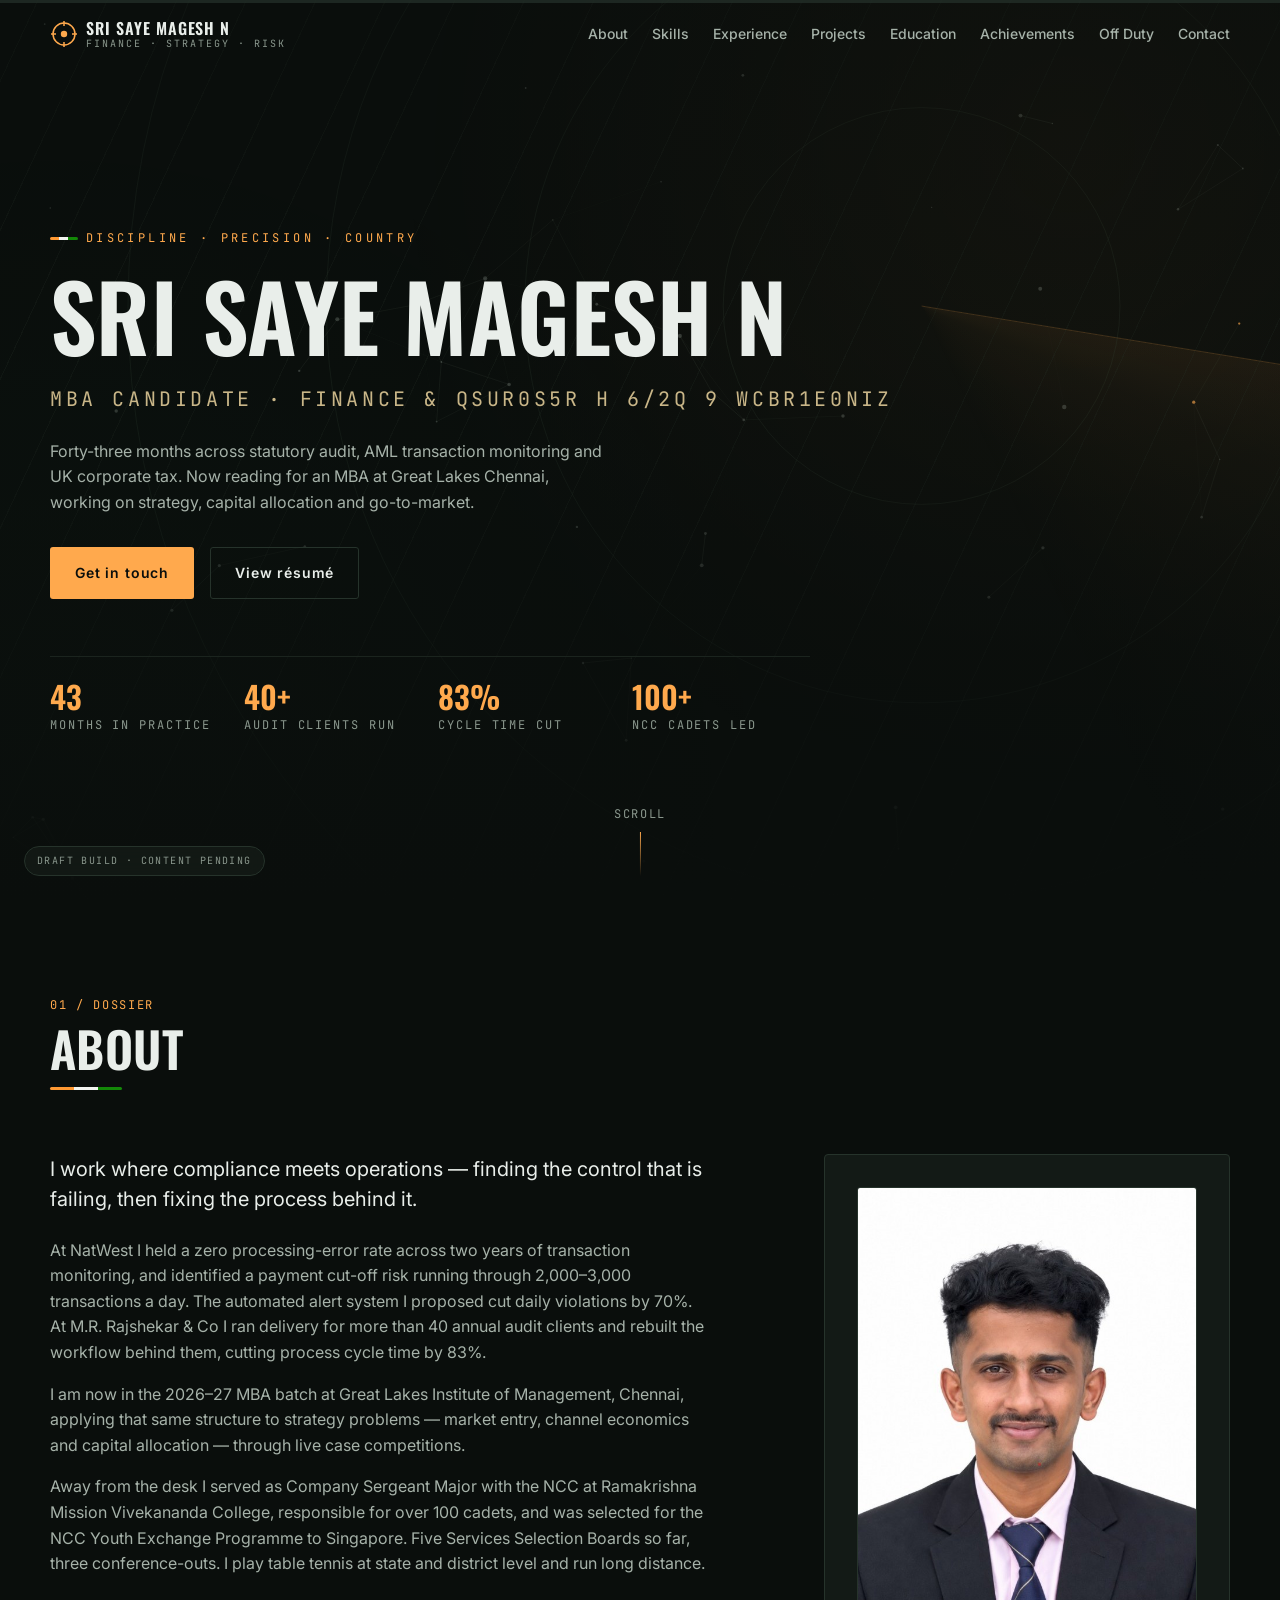
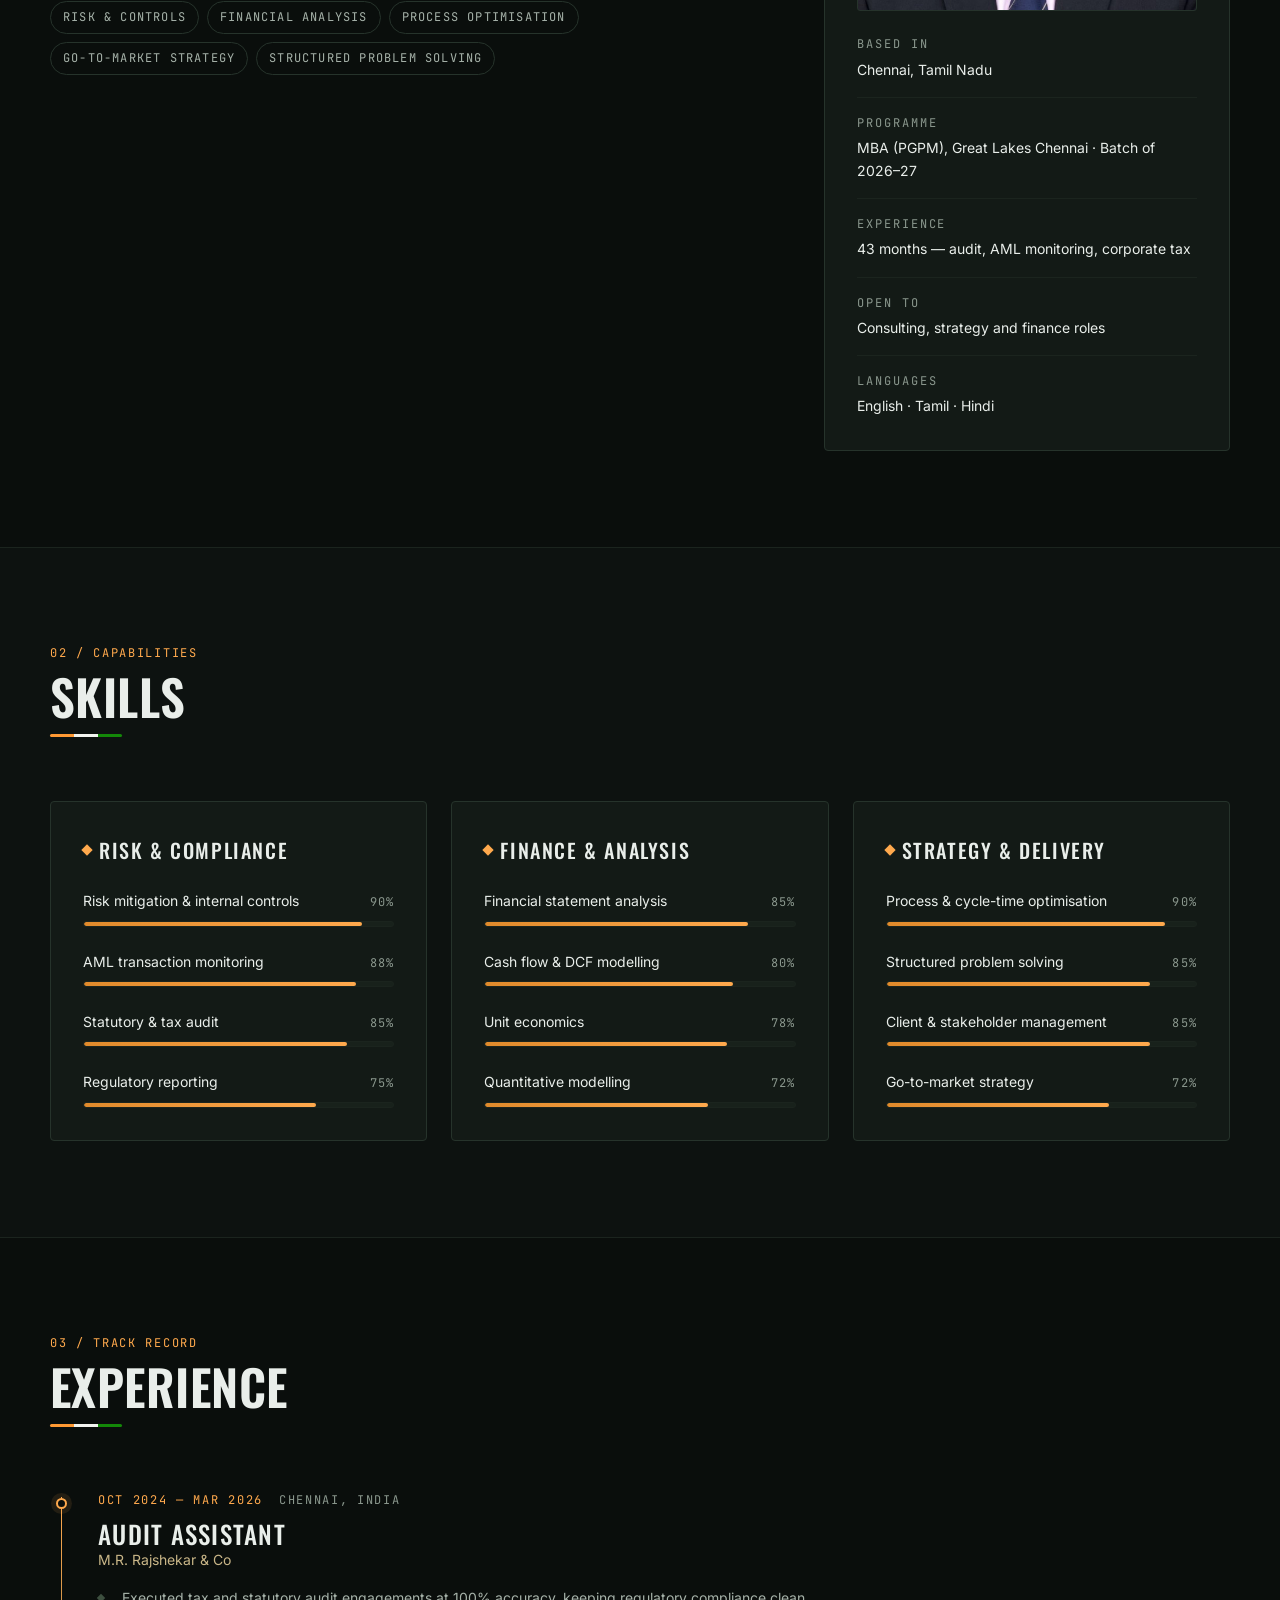
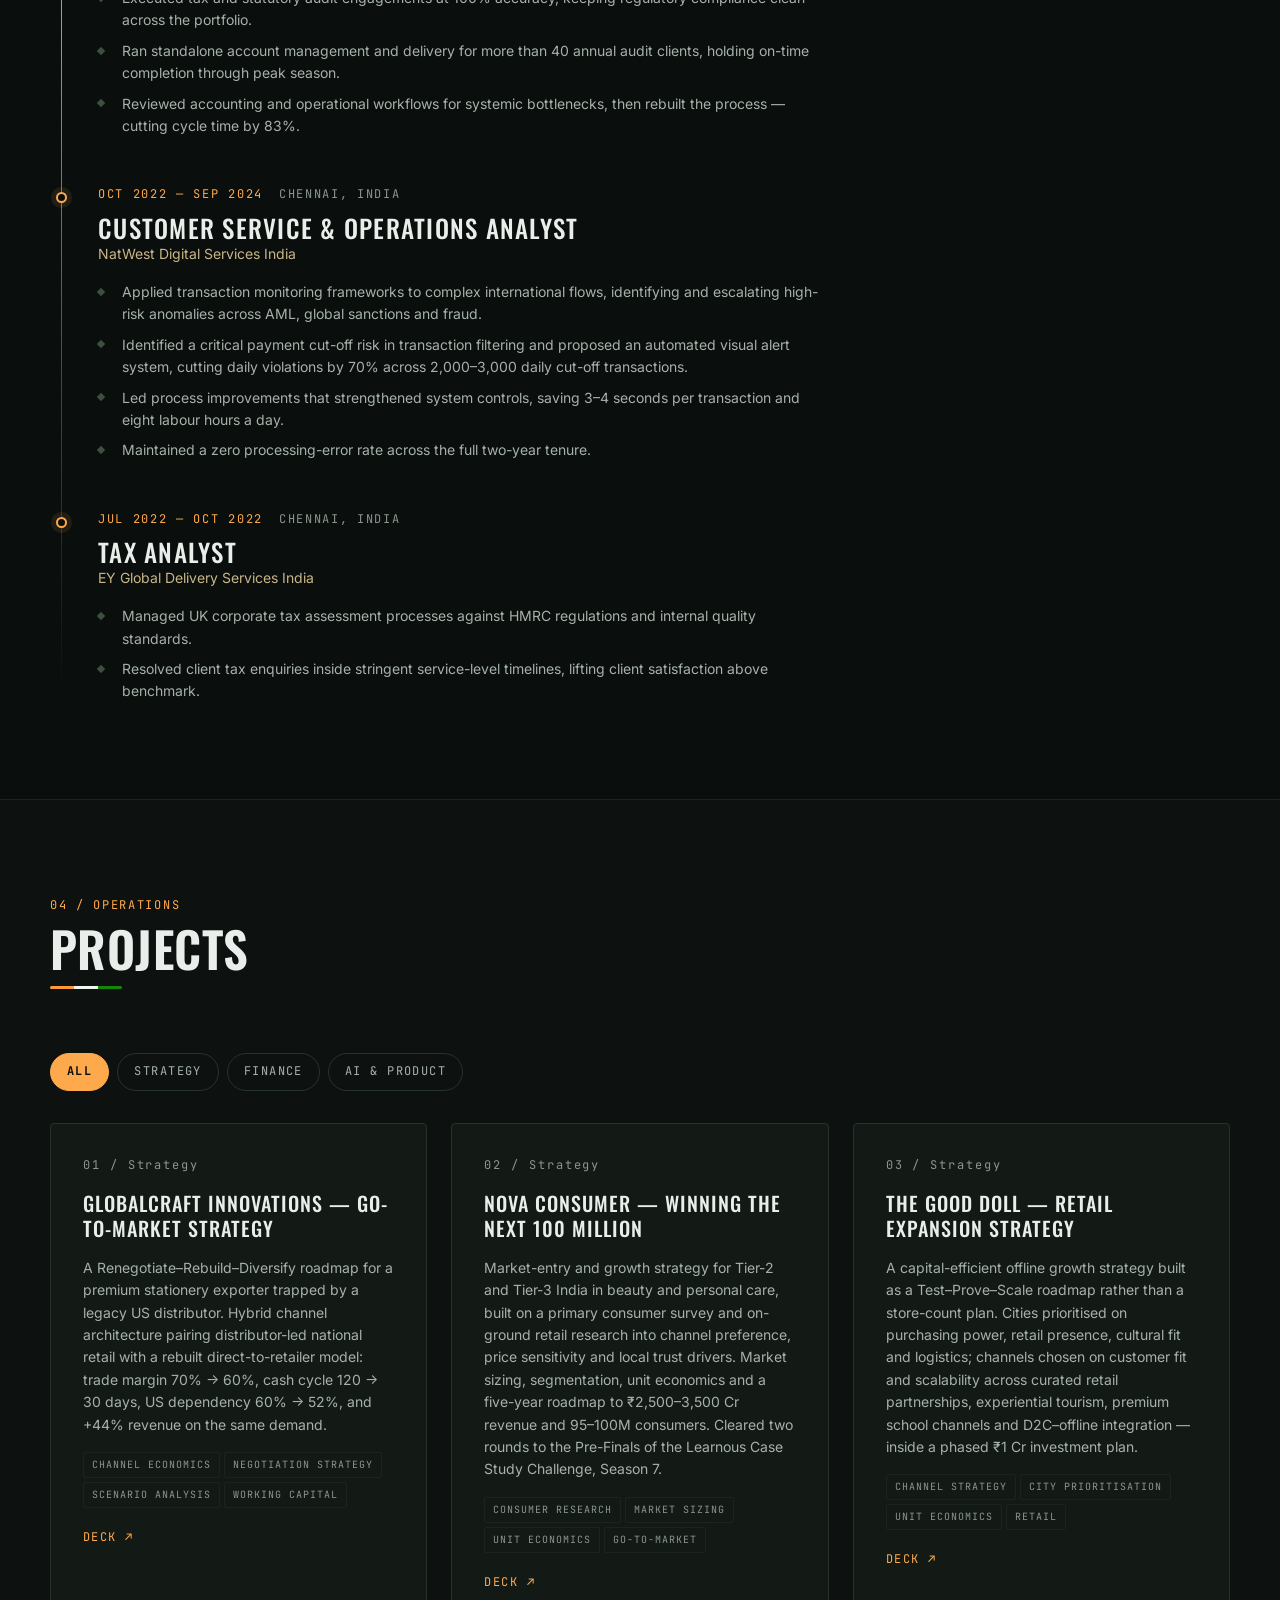
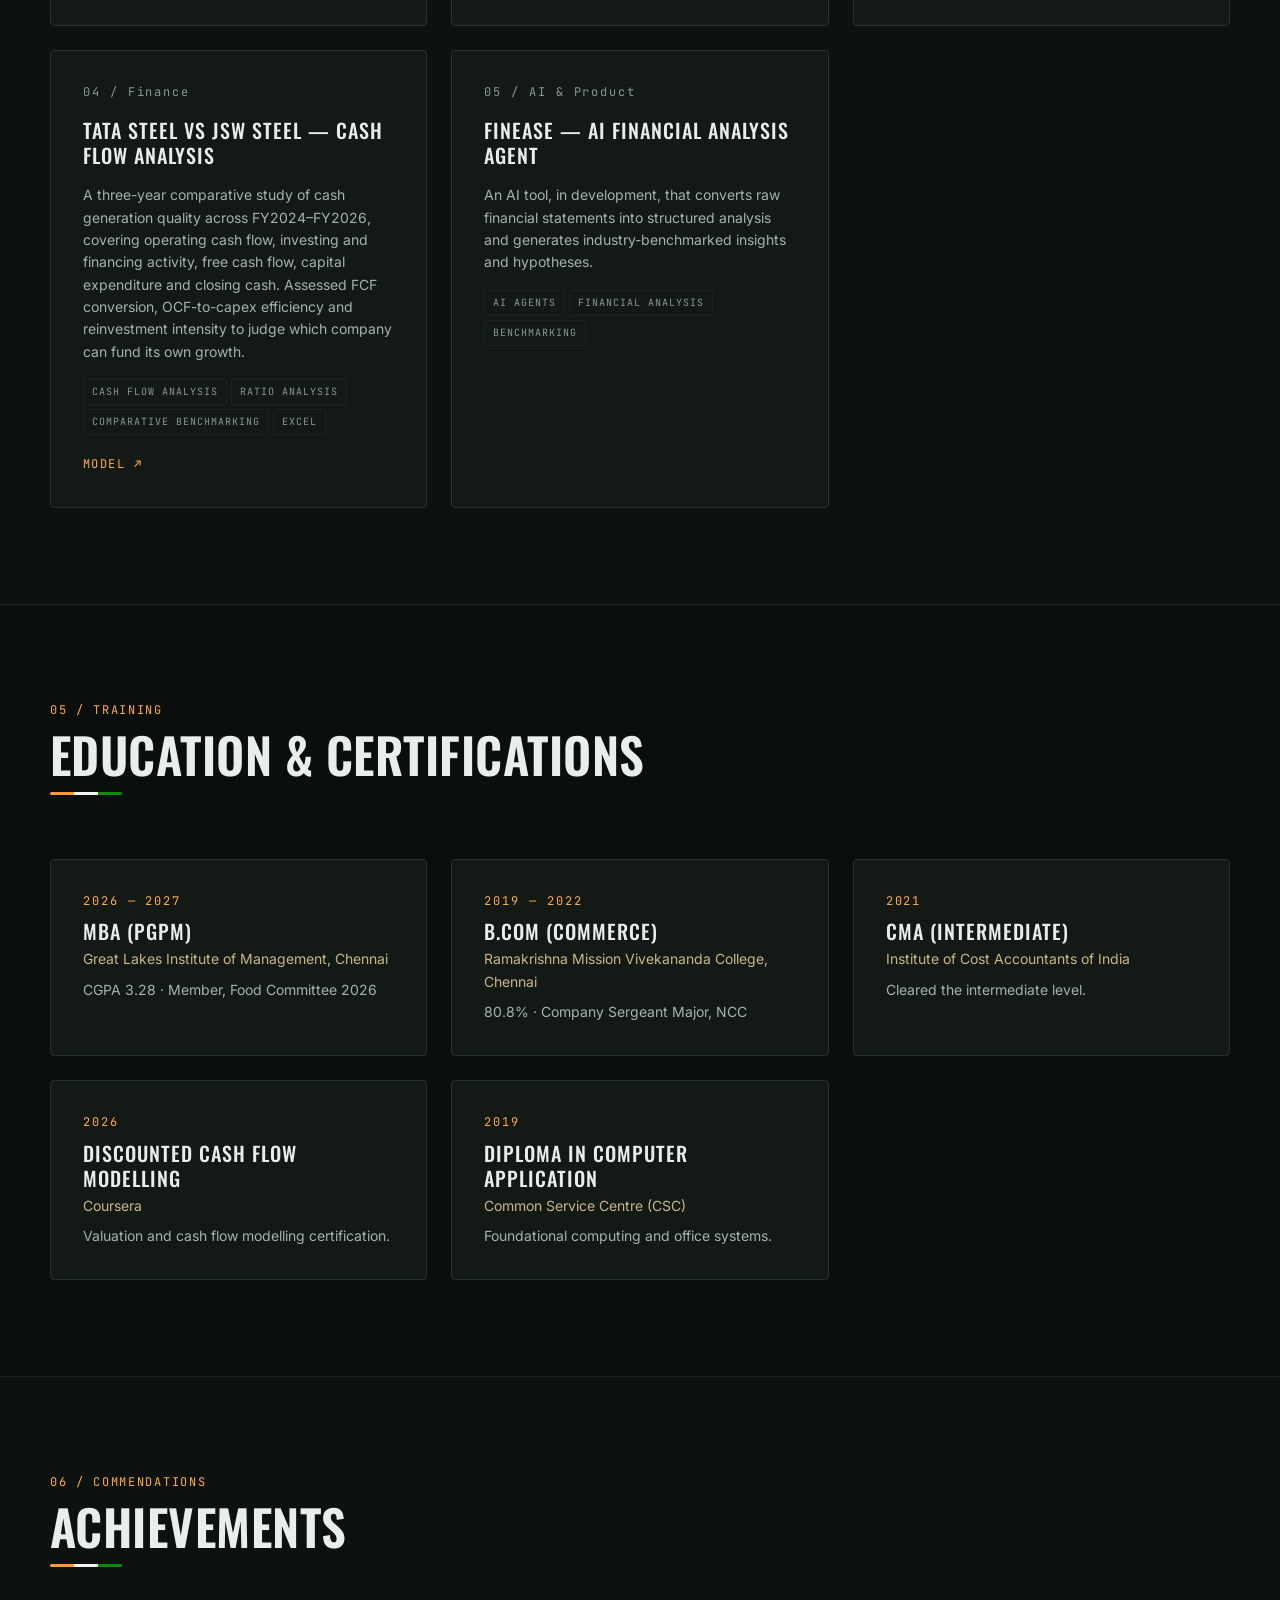
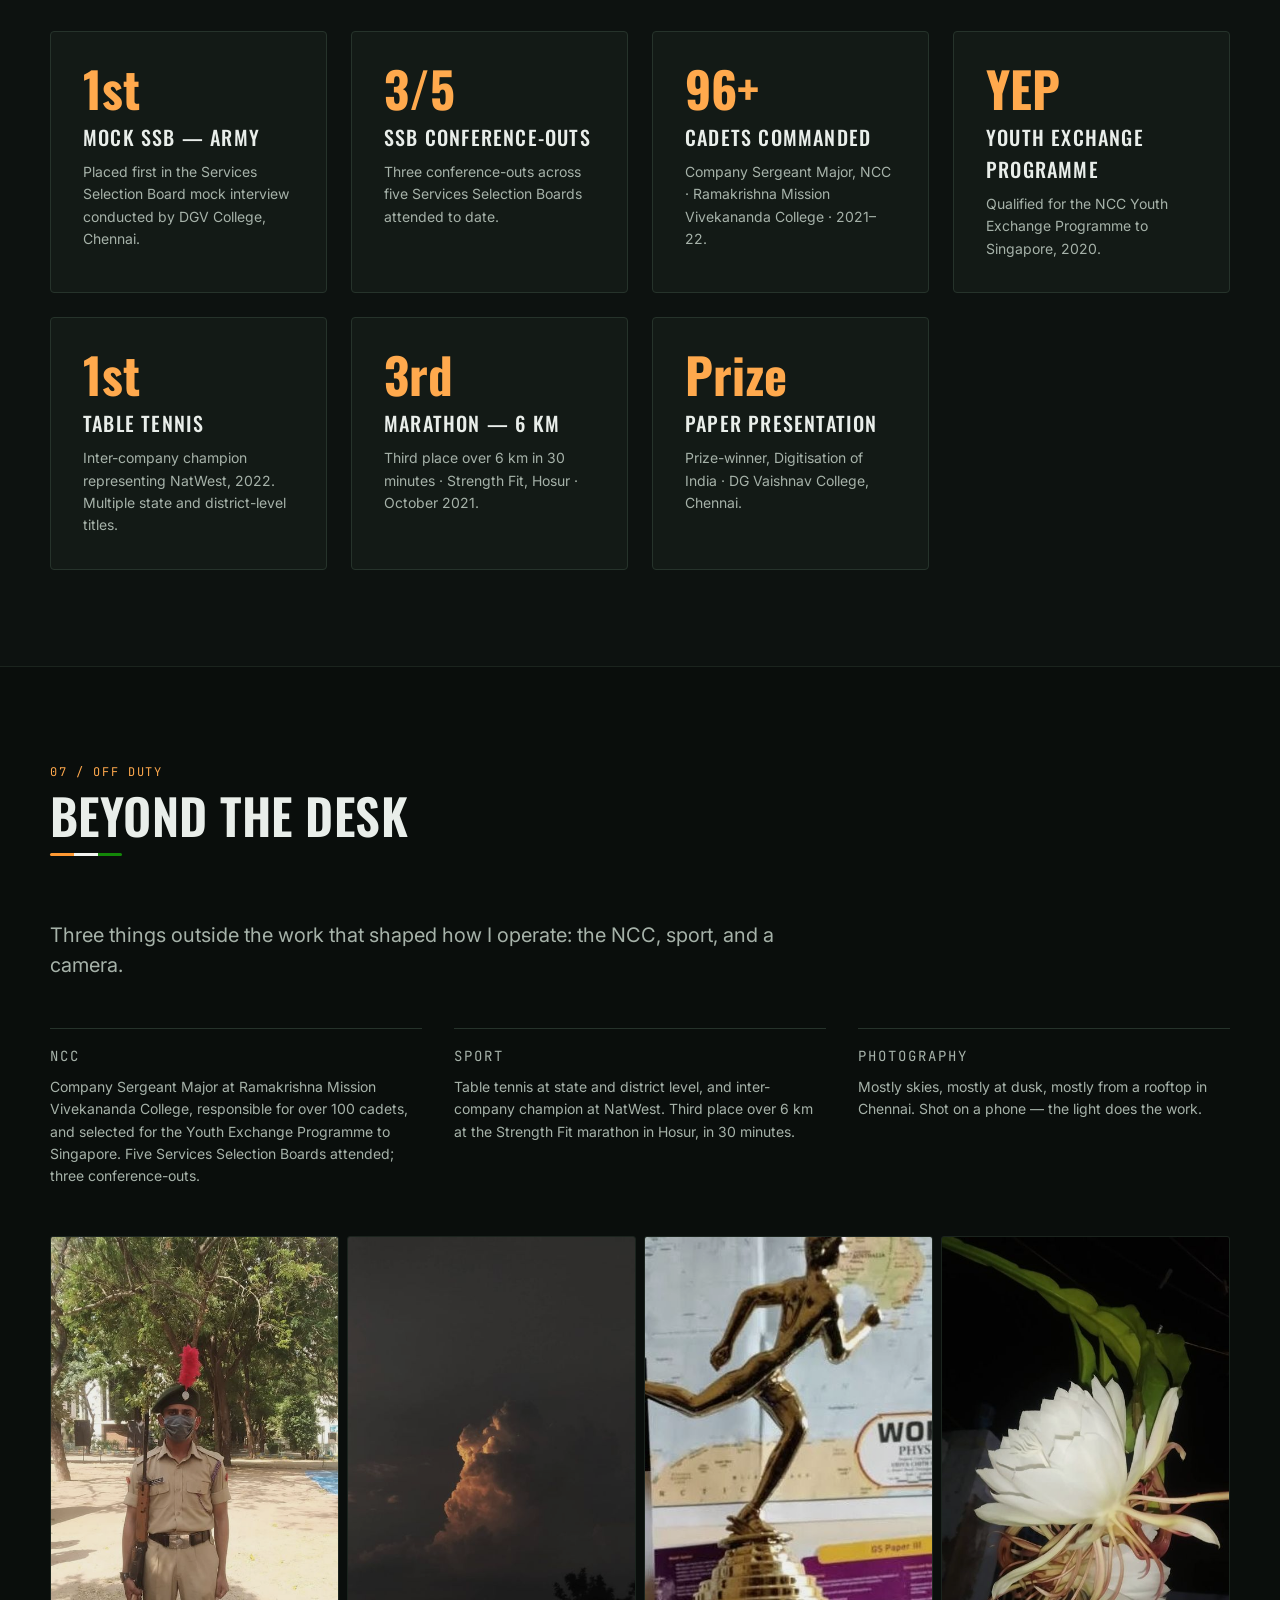
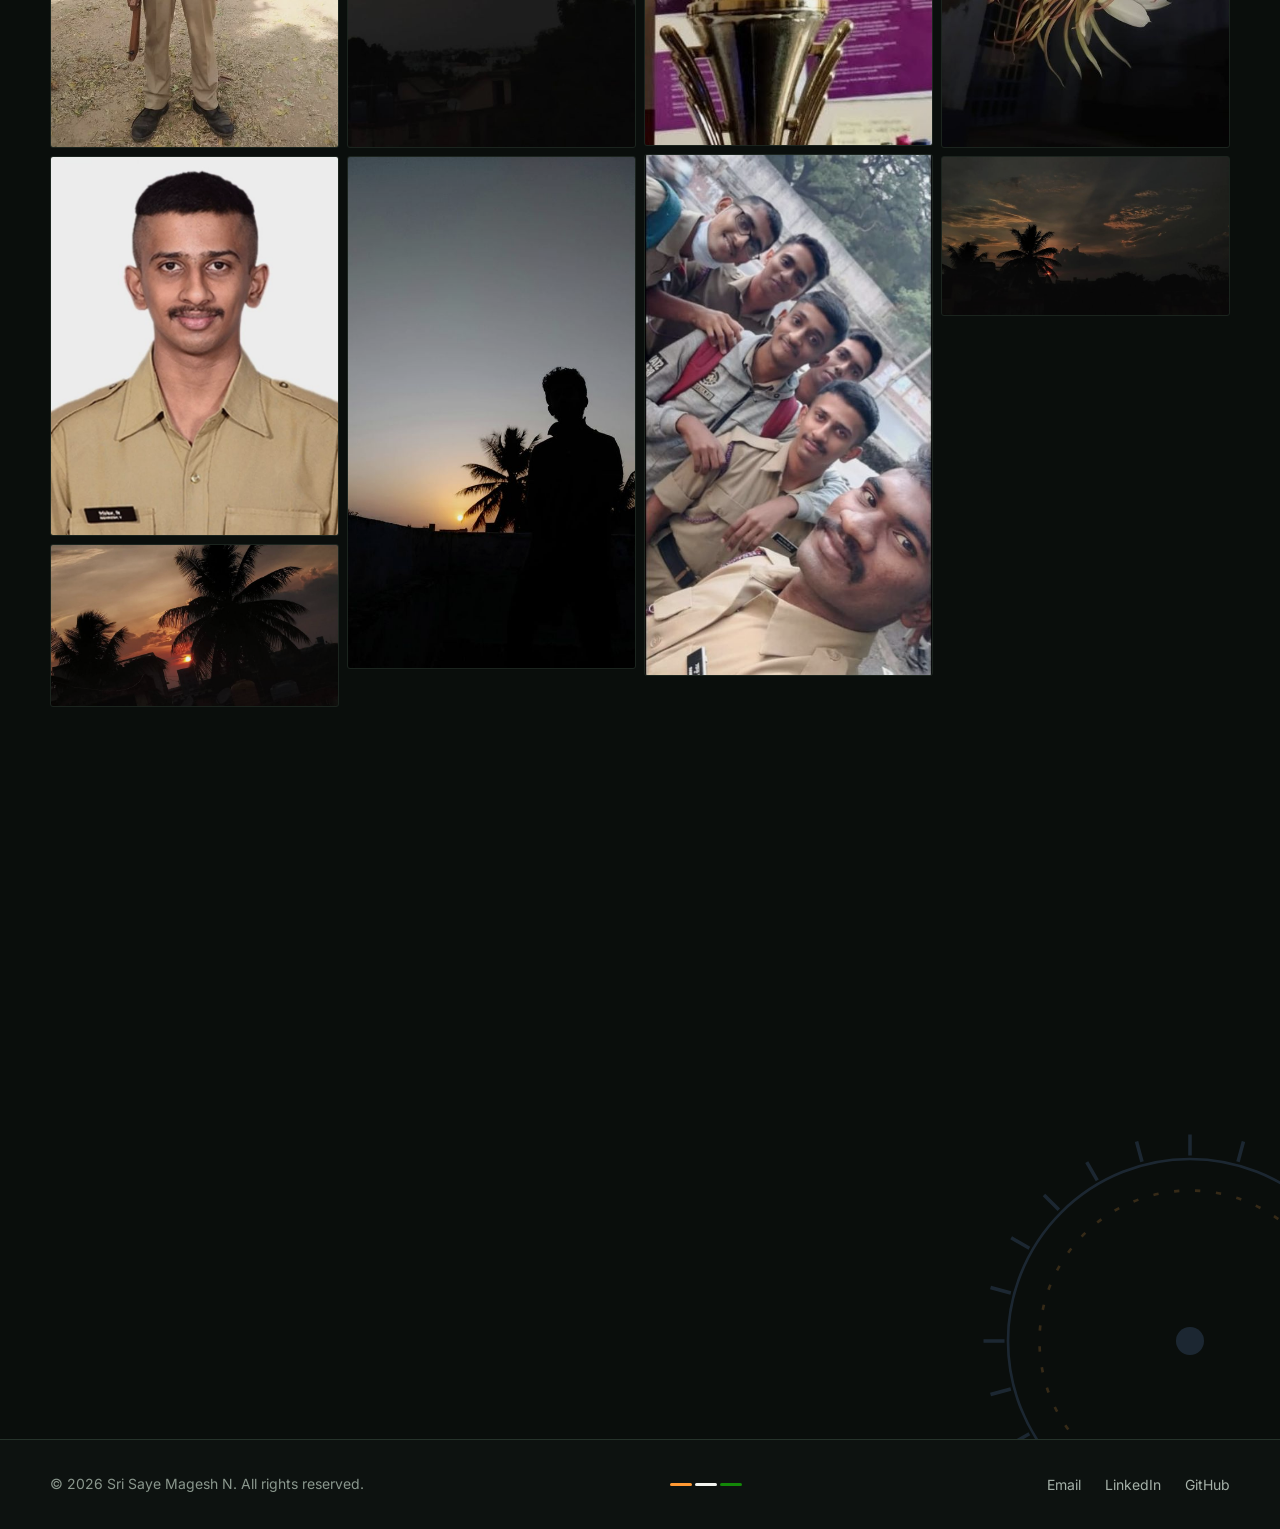
==== index.html @ c76cbf30 "Initial portfolio deployment" ====
<!doctype html>
<html lang="en-IN">
<head>
<meta charset="utf-8">
<meta name="viewport" content="width=device-width, initial-scale=1, viewport-fit=cover">
<title>Sri Saye Magesh N — Portfolio</title>
<meta name="description" content="Sri Saye Magesh N — MBA candidate at Great Lakes Chennai. Forty-three months in audit, AML transaction monitoring and corporate tax; strategy, risk and process optimisation.">
<meta name="theme-color" content="#0A0E0C">
<meta name="color-scheme" content="dark">
<meta property="og:type" content="website">
<meta property="og:title" content="Sri Saye Magesh N — Portfolio">
<meta property="og:description" content="MBA candidate · Finance &amp; Strategy · Risk &amp; Compliance. Chennai, India.">
<meta name="twitter:card" content="summary_large_image">
<link rel="icon" href="data:image/svg+xml,%3Csvg xmlns='http://www.w3.org/2000/svg' viewBox='0 0 32 32'%3E%3Crect width='32' height='32' rx='6' fill='%230A0E0C'/%3E%3Ccircle cx='16' cy='16' r='9' fill='none' stroke='%23FFA94D' stroke-width='2'/%3E%3Ccircle cx='16' cy='16' r='3' fill='%232E9E5B'/%3E%3C/svg%3E">
<link rel="preconnect" href="https://fonts.googleapis.com">
<link rel="preconnect" href="https://fonts.gstatic.com" crossorigin>
<link href="https://fonts.googleapis.com/css2?family=Oswald:wght@400;500;600;700&family=Inter:wght@400;500;600;700&family=JetBrains+Mono:wght@400;500;700&display=swap" rel="stylesheet">
<link rel="stylesheet" href="assets/css/styles.css">
</head>
<body>

<!-- ══ BOOT SEQUENCE ══ -->
<div class="boot" id="boot" role="status" aria-label="Loading">
  <div class="boot__inner">
    <svg class="boot__dial" viewBox="0 0 120 120" aria-hidden="true">
      <circle class="boot__ring" cx="60" cy="60" r="46"/>
      <circle class="boot__ring boot__ring--in" cx="60" cy="60" r="34"/>
      <g class="boot__ticks" id="bootTicks"></g>
      <circle class="boot__core" cx="60" cy="60" r="5"/>
    </svg>
    <p class="boot__label" id="bootLabel">INITIALISING</p>
    <div class="boot__bar"><span id="bootBar"></span></div>
  </div>
</div>

<!-- ══ CURSOR RETICLE ══ -->
<div class="reticle" id="reticle" aria-hidden="true">
  <span class="reticle__ring"></span>
  <span class="reticle__dot"></span>
</div>

<!-- ══ SCROLL PROGRESS (tricolour) ══ -->
<div class="railtrack" aria-hidden="true"><div class="railtrack__fill" id="railFill"></div></div>

<a class="skiplink" href="#main">Skip to content</a>

<!-- ══ NAVIGATION ══ -->
<header class="nav" id="nav">
  <div class="nav__wrap">
    <a class="brand" href="#home" aria-label="Home">
      <span class="brand__mark" aria-hidden="true">
        <svg viewBox="0 0 28 28"><circle cx="14" cy="14" r="11" fill="none" stroke="currentColor" stroke-width="1.5"/><circle cx="14" cy="14" r="3.2" fill="currentColor"/><path d="M14 1v5M14 22v5M1 14h5M22 14h5" stroke="currentColor" stroke-width="1.5"/></svg>
      </span>
      <span class="brand__text">
        <strong id="brandName">Sri Saye Magesh N</strong>
        <em class="mono" id="brandRole">Portfolio</em>
      </span>
    </a>

    <nav class="nav__links" id="navLinks" aria-label="Primary">
      <a href="#about">About</a>
      <a href="#skills">Skills</a>
      <a href="#experience">Experience</a>
      <a href="#projects">Projects</a>
      <a href="#education">Education</a>
      <a href="#achievements">Achievements</a>
      <a href="#offduty">Off Duty</a>
      <a href="#contact">Contact</a>
    </nav>

    <button class="burger" id="burger" aria-label="Open menu" aria-expanded="false" aria-controls="navLinks">
      <span></span><span></span><span></span>
    </button>
  </div>
</header>

<main id="main">

<!-- ══ 00 · HERO ══ -->
<section class="hero" id="home">
  <canvas class="hero__canvas" id="radar" aria-hidden="true"></canvas>
  <div class="hero__topo" aria-hidden="true"></div>
  <div class="hero__scrim" aria-hidden="true"></div>

  <div class="hero__inner wrap">
    <p class="kicker" data-parallax="0.18"><span class="kicker__tri" aria-hidden="true"></span><span id="heroKicker">Discipline · Precision · Country</span></p>
    <h1 class="hero__name" data-parallax="0.10"><span id="heroName">Sri Saye Magesh N</span></h1>
    <p class="hero__role" data-parallax="0.06"><span id="heroRole" data-scramble>Professional Title</span></p>
    <p class="hero__blurb" id="heroBlurb" data-parallax="0.04">One-line positioning statement goes here.</p>

    <div class="hero__cta" data-parallax="0.02">
      <a class="btn btn--solid magnet" href="#contact">Get in touch</a>
      <a class="btn btn--ghost magnet" id="heroResume" href="#" target="_blank" rel="noopener">View résumé</a>
    </div>

    <dl class="hero__stats" id="heroStats"></dl>
  </div>

  <a class="hero__scroll" href="#about" aria-label="Scroll to About">
    <span class="mono">SCROLL</span>
    <span class="hero__scrollline" aria-hidden="true"></span>
  </a>
</section>

<!-- ══ 01 · ABOUT ══ -->
<section class="section" id="about">
  <div class="wrap">
    <header class="shead reveal">
      <p class="shead__kick mono">01 / DOSSIER</p>
      <h2 class="shead__title">About</h2>
      <span class="shead__rule" aria-hidden="true"></span>
    </header>

    <div class="about">
      <div class="about__body reveal">
        <div id="aboutText"></div>
        <ul class="taglist" id="aboutTags"></ul>
      </div>

      <aside class="card card--hud about__card reveal" aria-label="Profile summary">
        <div class="hud__corner hud__corner--tl" aria-hidden="true"></div>
        <div class="hud__corner hud__corner--tr" aria-hidden="true"></div>
        <div class="hud__corner hud__corner--bl" aria-hidden="true"></div>
        <div class="hud__corner hud__corner--br" aria-hidden="true"></div>
        <div class="about__portrait" id="aboutPortrait">
          <span class="mono">PHOTO</span>
        </div>
        <dl class="datalist" id="aboutFacts"></dl>
      </aside>
    </div>
  </div>
</section>

<!-- ══ 02 · SKILLS ══ -->
<section class="section section--alt" id="skills">
  <div class="wrap">
    <header class="shead reveal">
      <p class="shead__kick mono">02 / CAPABILITIES</p>
      <h2 class="shead__title">Skills</h2>
      <span class="shead__rule" aria-hidden="true"></span>
    </header>
    <div class="skills" id="skillsGrid"></div>
  </div>
</section>

<!-- ══ 03 · EXPERIENCE ══ -->
<section class="section" id="experience">
  <div class="wrap">
    <header class="shead reveal">
      <p class="shead__kick mono">03 / TRACK RECORD</p>
      <h2 class="shead__title">Experience</h2>
      <span class="shead__rule" aria-hidden="true"></span>
    </header>
    <ol class="timeline" id="timeline"></ol>
  </div>
</section>

<!-- ══ 04 · PROJECTS ══ -->
<section class="section section--alt" id="projects">
  <div class="wrap">
    <header class="shead reveal">
      <p class="shead__kick mono">04 / OPERATIONS</p>
      <h2 class="shead__title">Projects</h2>
      <span class="shead__rule" aria-hidden="true"></span>
    </header>
    <div class="filters" id="projectFilters" role="group" aria-label="Filter projects"></div>
    <div class="projects" id="projectGrid"></div>
  </div>
</section>

<!-- ══ 05 · EDUCATION ══ -->
<section class="section" id="education">
  <div class="wrap">
    <header class="shead reveal">
      <p class="shead__kick mono">05 / TRAINING</p>
      <h2 class="shead__title">Education &amp; Certifications</h2>
      <span class="shead__rule" aria-hidden="true"></span>
    </header>
    <div class="edu" id="eduGrid"></div>
  </div>
</section>

<!-- ══ 06 · ACHIEVEMENTS ══ -->
<section class="section section--alt" id="achievements">
  <div class="wrap">
    <header class="shead reveal">
      <p class="shead__kick mono">06 / COMMENDATIONS</p>
      <h2 class="shead__title">Achievements</h2>
      <span class="shead__rule" aria-hidden="true"></span>
    </header>
    <div class="awards" id="awardGrid"></div>
  </div>
</section>

<!-- ══ 07 · OFF DUTY ══ -->
<section class="section" id="offduty">
  <div class="wrap">
    <header class="shead reveal">
      <p class="shead__kick mono">07 / OFF DUTY</p>
      <h2 class="shead__title">Beyond the desk</h2>
      <span class="shead__rule" aria-hidden="true"></span>
    </header>
    <p class="offduty__lede reveal" id="offdutyLede"></p>
    <div class="strands reveal" id="strands"></div>
    <div class="mosaic" id="mosaic"></div>
  </div>
</section>

<!-- ══ 08 · CONTACT ══ -->
<section class="section section--contact" id="contact">
  <div class="dial" aria-hidden="true">
    <svg viewBox="0 0 240 240" id="chakraDial">
      <circle cx="120" cy="120" r="104" class="dial__ring"/>
      <circle cx="120" cy="120" r="86" class="dial__ring dial__ring--thin"/>
      <g id="dialTicks"></g>
      <circle cx="120" cy="120" r="8" class="dial__core"/>
    </svg>
  </div>
  <div class="wrap">
    <header class="shead shead--center reveal">
      <p class="shead__kick mono">08 / SIGNAL</p>
      <h2 class="shead__title">Get in touch</h2>
      <span class="shead__rule" aria-hidden="true"></span>
    </header>
    <p class="contact__lede reveal" id="contactLede"></p>
    <div class="contact__actions reveal" id="contactActions"></div>
    <ul class="contact__meta reveal" id="contactMeta"></ul>
  </div>
</section>

</main>

<footer class="foot">
  <div class="wrap foot__wrap">
    <p class="foot__copy">© <span id="year"></span> <span id="footName">Sri Saye Magesh N</span>. All rights reserved.</p>
    <p class="foot__tri" aria-hidden="true"><span></span><span></span><span></span></p>
    <ul class="foot__links" id="footLinks"></ul>
  </div>
</footer>

<button class="totop" id="toTop" aria-label="Back to top">
  <svg viewBox="0 0 24 24" aria-hidden="true"><path d="M12 19V5M5 12l7-7 7 7" fill="none" stroke="currentColor" stroke-width="2" stroke-linecap="round" stroke-linejoin="round"/></svg>
</button>

<div class="draftchip mono" id="draftChip" hidden>DRAFT BUILD · CONTENT PENDING</div>

<div class="lightbox" id="lightbox" role="dialog" aria-modal="true" aria-label="Photo viewer" hidden>
  <button class="lightbox__btn lightbox__close" id="lbClose" aria-label="Close viewer">&times;</button>
  <button class="lightbox__btn lightbox__prev"  id="lbPrev"  aria-label="Previous photo">&#8249;</button>
  <figure class="lightbox__fig">
    <img id="lbImg" alt="">
    <figcaption class="mono" id="lbCap"></figcaption>
  </figure>
  <button class="lightbox__btn lightbox__next"  id="lbNext"  aria-label="Next photo">&#8250;</button>
</div>

<script src="assets/js/content.js"></script>
<script src="assets/js/main.js"></script>
</body>
</html>
---- assets/css/styles.css ----
/* ==========================================================================
   Sai Magesh Nagarajan — Portfolio
   Theme: disciplined military-institutional, Indian tricolour as signal only.
   Base grid: 8px · Type scale: 1.25 · Contrast: WCAG AA on all text.
   ========================================================================== */

/* ── 1. TOKENS ─────────────────────────────────────────────────────────── */
:root{
  /* Surface */
  --night:      #0A0E0C;
  --night-2:    #0D1210;
  --surface:    #131A16;
  --surface-2:  #18211B;
  --rule:       #26332B;
  --rule-soft:  #1B241E;

  /* Ink */
  --ink:        #E9EEEA;
  --ink-muted:  #A6B2A9;
  --ink-faint:  #8A978D;

  /* Accent — saffron is THE accent. Green + chakra blue are signals only. */
  --saffron:    #FFA94D;
  --saffron-dk: #E08A2B;
  --green:      #35A866;
  --chakra:     #6E9BE0;
  --sand:       #C9B688;
  --olive:      #3D4F3F;

  /* Effects */
  --glow:       0 0 0 1px rgba(255,169,77,.24), 0 12px 40px -12px rgba(255,169,77,.30);
  --lift:       0 18px 48px -24px rgba(0,0,0,.9);

  /* Type */
  --display: "Oswald", "Haettenschweiler", "Arial Narrow", sans-serif;
  --body:    "Inter", "Helvetica Neue", Arial, sans-serif;
  --mono:    "JetBrains Mono", "SF Mono", Menlo, monospace;

  --t-12: .75rem;  --t-14: .875rem; --t-16: 1rem;    --t-20: 1.25rem;
  --t-25: 1.5625rem; --t-31: 1.9375rem; --t-39: 2.4375rem; --t-49: 3.0625rem;

  /* Space — 8pt grid */
  --s-1: 4px;  --s-2: 8px;  --s-3: 16px; --s-4: 24px;
  --s-5: 32px; --s-6: 48px; --s-7: 64px; --s-8: 96px; --s-9: 128px;

  --wrap: 1180px;
  --ease: cubic-bezier(.22,.8,.28,1);
}

/* ── 2. RESET & BASE ───────────────────────────────────────────────────── */
*,*::before,*::after{ box-sizing:border-box; }
html{ scroll-behavior:smooth; -webkit-text-size-adjust:100%; }
body{
  margin:0;
  background:var(--night);
  color:var(--ink);
  font:400 var(--t-16)/1.6 var(--body);
  -webkit-font-smoothing:antialiased;
  overflow-x:hidden;
}
img{ max-width:100%; display:block; }
ul,ol,dl,dd{ margin:0; padding:0; list-style:none; }
h1,h2,h3,h4,p,figure{ margin:0; }
a{ color:inherit; text-decoration:none; }
button{ font:inherit; color:inherit; background:none; border:0; cursor:pointer; }

:focus-visible{
  outline:2px solid var(--saffron);
  outline-offset:3px;
  border-radius:2px;
}

::selection{ background:var(--saffron); color:#0A0E0C; }

.mono{ font-family:var(--mono); font-size:var(--t-12); letter-spacing:.14em; text-transform:uppercase; }
.wrap{ width:min(100% - var(--s-5), var(--wrap)); margin-inline:auto; }

.skiplink{
  position:fixed; top:var(--s-2); left:var(--s-2); z-index:1000;
  padding:var(--s-2) var(--s-3); background:var(--saffron); color:#0A0E0C;
  font-weight:600; border-radius:4px; transform:translateY(-200%);
  transition:transform .2s var(--ease);
}
.skiplink:focus{ transform:none; }

/* ── 3. BOOT SEQUENCE ──────────────────────────────────────────────────── */
.boot{
  position:fixed; inset:0; z-index:900;
  display:grid; place-items:center;
  background:var(--night);
  transition:opacity .5s var(--ease), visibility .5s;
}
.boot[data-done]{ opacity:0; visibility:hidden; pointer-events:none; }
.boot__inner{ display:grid; justify-items:center; gap:var(--s-4); width:min(90vw,320px); }
.boot__dial{ width:120px; height:120px; animation:spin 9s linear infinite; }
.boot__ring{ fill:none; stroke:var(--rule); stroke-width:1; }
.boot__ring--in{ stroke:var(--olive); stroke-dasharray:6 10; }
.boot__ticks line{ stroke:var(--saffron); stroke-width:1.5; opacity:.55; }
.boot__core{ fill:var(--saffron); }
.boot__label{ font-family:var(--mono); font-size:var(--t-12); letter-spacing:.3em; color:var(--ink-muted); text-transform:uppercase; }
.boot__bar{ width:100%; height:2px; background:var(--rule); overflow:hidden; border-radius:2px; }
.boot__bar span{
  display:block; height:100%; width:0;
  background:linear-gradient(90deg,#FF9933 0%,#FF9933 33%,#E9EEEA 33%,#E9EEEA 66%,#138808 66%,#138808 100%);
  transition:width .18s linear;
}
@keyframes spin{ to{ transform:rotate(360deg); } }

/* ── 4. CURSOR RETICLE ─────────────────────────────────────────────────── */
.reticle{ position:fixed; top:0; left:0; z-index:950; pointer-events:none; opacity:0; transition:opacity .3s; }
.reticle.is-on{ opacity:1; }
.reticle__ring,.reticle__dot{ position:absolute; border-radius:50%; transform:translate(-50%,-50%); }
.reticle__ring{
  width:34px; height:34px; border:1px solid var(--saffron);
  transition:width .25s var(--ease), height .25s var(--ease), background-color .25s, border-color .25s;
}
.reticle__dot{ width:4px; height:4px; background:var(--saffron); }
.reticle.is-hot .reticle__ring{ width:56px; height:56px; background:rgba(255,169,77,.10); }
@media (hover:none),(pointer:coarse){ .reticle{ display:none; } }

/* ── 5. SCROLL RAIL ────────────────────────────────────────────────────── */
.railtrack{ position:fixed; inset:0 0 auto; height:3px; z-index:120; background:rgba(38,51,43,.7); }
.railtrack__fill{
  height:100%; width:0;
  background:linear-gradient(90deg,#FF9933 0%,#FF9933 34%,#F2F4F0 34%,#F2F4F0 66%,#138808 66%,#138808 100%);
  background-size:100vw 100%;
}

/* ── 6. NAVIGATION ─────────────────────────────────────────────────────── */
.nav{
  position:fixed; inset:3px 0 auto; z-index:110;
  transition:background-color .35s var(--ease), border-color .35s, backdrop-filter .35s;
  border-bottom:1px solid transparent;
}
.nav.is-stuck{
  background:rgba(10,14,12,.82);
  backdrop-filter:blur(14px) saturate(140%);
  border-bottom-color:var(--rule);
}
.nav__wrap{
  width:min(100% - var(--s-5), var(--wrap)); margin-inline:auto;
  display:flex; align-items:center; justify-content:space-between; gap:var(--s-4);
  padding-block:var(--s-3);
}
.brand{ display:flex; align-items:center; gap:var(--s-2); }
.brand__mark{ width:28px; height:28px; color:var(--saffron); flex:none; }
.brand__mark svg{ width:100%; height:100%; animation:spin 24s linear infinite; }
.brand__text{ display:grid; line-height:1.15; }
.brand__text strong{ font:600 var(--t-16)/1.2 var(--display); letter-spacing:.06em; text-transform:uppercase; }
.brand__text em{ font-style:normal; color:var(--ink-faint); font-size:10px; letter-spacing:.2em; }

.nav__links{ display:flex; gap:var(--s-4); align-items:center; }
.nav__links a{
  position:relative; font-size:var(--t-14); font-weight:500; color:var(--ink-muted);
  padding-block:var(--s-1); transition:color .25s;
}
.nav__links a::after{
  content:""; position:absolute; left:0; bottom:-2px; height:2px; width:100%;
  background:var(--saffron); transform:scaleX(0); transform-origin:left;
  transition:transform .3s var(--ease);
}
.nav__links a:hover,.nav__links a.is-active{ color:var(--ink); }
.nav__links a:hover::after,.nav__links a.is-active::after{ transform:scaleX(1); }

.burger{ display:none; width:40px; height:40px; align-items:center; justify-content:center; flex-direction:column; gap:5px; }
.burger span{ display:block; width:22px; height:2px; background:var(--ink); transition:transform .3s var(--ease), opacity .2s; }
.burger[aria-expanded="true"] span:nth-child(1){ transform:translateY(7px) rotate(45deg); }
.burger[aria-expanded="true"] span:nth-child(2){ opacity:0; }
.burger[aria-expanded="true"] span:nth-child(3){ transform:translateY(-7px) rotate(-45deg); }

/* ── 7. HERO ───────────────────────────────────────────────────────────── */
.hero{
  position:relative; min-height:100svh;
  display:grid; align-items:center;
  padding-block:var(--s-9) var(--s-7);
  isolation:isolate; overflow:hidden;
}
.hero__canvas{ position:absolute; inset:0; width:100%; height:100%; z-index:-3; }
.hero__topo{
  position:absolute; inset:-10%; z-index:-2; opacity:.5;
  background-image:
    repeating-linear-gradient(115deg, transparent 0 62px, rgba(61,79,63,.30) 62px 63px),
    radial-gradient(circle at 78% 22%, rgba(255,169,77,.10), transparent 46%),
    radial-gradient(circle at 12% 84%, rgba(53,168,102,.07), transparent 44%);
}
.hero__scrim{
  position:absolute; inset:0; z-index:-1;
  background:linear-gradient(180deg, rgba(10,14,12,.55) 0%, rgba(10,14,12,.20) 40%, var(--night) 100%);
}
.hero__inner{ display:grid; justify-items:start; gap:var(--s-4); }

.kicker{
  display:inline-flex; align-items:center; gap:var(--s-2);
  font-family:var(--mono); font-size:var(--t-12); letter-spacing:.28em;
  text-transform:uppercase; color:var(--saffron);
}
.kicker__tri{
  width:28px; height:3px; border-radius:2px;
  background:linear-gradient(90deg,#FF9933 0 33%, #F2F4F0 33% 66%, #138808 66% 100%);
}

.hero__name{
  font-family:var(--display); font-weight:600; line-height:.94;
  font-size:clamp(2.75rem, 8.4vw, 5.75rem);
  letter-spacing:.005em; text-transform:uppercase;
  max-width:16ch;
}
.hero__name .ch{ display:inline-block; }
.hero__role{
  font-family:var(--mono); font-size:clamp(var(--t-14), 2.1vw, var(--t-20));
  letter-spacing:.18em; text-transform:uppercase; color:var(--sand);
}
.hero__blurb{ max-width:56ch; color:var(--ink-muted); font-size:var(--t-16); }

.hero__cta{ display:flex; flex-wrap:wrap; gap:var(--s-3); margin-top:var(--s-2); }

.btn{
  display:inline-flex; align-items:center; gap:var(--s-2);
  padding:14px var(--s-4); border-radius:3px;
  font-weight:600; font-size:var(--t-14); letter-spacing:.06em;
  border:1px solid transparent; transition:transform .25s var(--ease), background-color .25s, color .25s, border-color .25s, box-shadow .25s;
  will-change:transform;
}
.btn--solid{ background:var(--saffron); color:#0A0E0C; }
.btn--solid:hover{ background:#FFC07A; box-shadow:var(--glow); }
.btn--ghost{ border-color:var(--rule); color:var(--ink); }
.btn--ghost:hover{ border-color:var(--saffron); color:var(--saffron); }

.hero__stats{
  display:grid; grid-template-columns:repeat(auto-fit,minmax(150px,1fr));
  gap:var(--s-3); width:100%; max-width:760px; margin-top:var(--s-5);
  border-top:1px solid var(--rule-soft); padding-top:var(--s-4);
}
.hero__stats div{ display:flex; flex-direction:column-reverse; gap:var(--s-1); }
.hero__stats dt{ font-family:var(--mono); font-size:var(--t-12); letter-spacing:.16em; text-transform:uppercase; color:var(--ink-faint); }
.hero__stats dd{ font-family:var(--display); font-size:var(--t-31); font-weight:600; line-height:1; color:var(--saffron); }

.hero__scroll{
  position:absolute; left:50%; bottom:var(--s-4); transform:translateX(-50%);
  display:grid; justify-items:center; gap:var(--s-2); color:var(--ink-faint);
  transition:color .25s;
}
.hero__scroll:hover{ color:var(--saffron); }
.hero__scrollline{ width:1px; height:44px; background:linear-gradient(var(--saffron), transparent); }

/* ── 8. SECTION SHELL ──────────────────────────────────────────────────── */
.section{ position:relative; padding-block:var(--s-8); }
.section--alt{ background:var(--night-2); border-block:1px solid var(--rule-soft); }

.shead{ display:grid; gap:var(--s-2); margin-bottom:var(--s-7); }
.shead--center{ justify-items:center; text-align:center; }
.shead__kick{ color:var(--saffron); }
.shead__title{
  font-family:var(--display); font-weight:600; text-transform:uppercase;
  font-size:clamp(var(--t-31), 5vw, var(--t-49)); line-height:1.05; letter-spacing:.01em;
}
.shead__rule{
  width:72px; height:3px; border-radius:2px; margin-top:var(--s-1);
  background:linear-gradient(90deg,#FF9933 0 33%, #F2F4F0 33% 66%, #138808 66% 100%);
}

/* Reveal-on-scroll */
.reveal{ opacity:0; transform:translateY(26px); transition:opacity .7s var(--ease), transform .7s var(--ease); }
.reveal.is-in{ opacity:1; transform:none; }

/* Card + HUD brackets */
.card{
  position:relative; background:var(--surface); border:1px solid var(--rule);
  border-radius:4px; padding:var(--s-5);
  transition:border-color .3s, transform .3s var(--ease), box-shadow .3s;
}
.card:hover{ border-color:var(--olive); transform:translateY(-4px); box-shadow:var(--lift); }
.hud__corner{ position:absolute; width:14px; height:14px; border:2px solid var(--saffron); opacity:0; transition:opacity .3s; }
.hud__corner--tl{ top:-1px; left:-1px; border-right:0; border-bottom:0; }
.hud__corner--tr{ top:-1px; right:-1px; border-left:0; border-bottom:0; }
.hud__corner--bl{ bottom:-1px; left:-1px; border-right:0; border-top:0; }
.hud__corner--br{ bottom:-1px; right:-1px; border-left:0; border-top:0; }
.card--hud:hover .hud__corner{ opacity:1; }

/* ── 9. ABOUT ──────────────────────────────────────────────────────────── */
.about{ display:grid; grid-template-columns:1.4fr .8fr; gap:var(--s-7); align-items:start; }
.about__body p{ color:var(--ink-muted); margin-bottom:var(--s-3); max-width:66ch; }
.about__body p:first-child{ color:var(--ink); font-size:var(--t-20); line-height:1.5; margin-bottom:var(--s-4); }

.taglist{ display:flex; flex-wrap:wrap; gap:var(--s-2); margin-top:var(--s-4); }
.taglist li{
  font-family:var(--mono); font-size:var(--t-12); letter-spacing:.1em; text-transform:uppercase;
  padding:6px 12px; border:1px solid var(--rule); border-radius:999px; color:var(--ink-muted);
  transition:border-color .25s, color .25s;
}
.taglist li:hover{ border-color:var(--saffron); color:var(--saffron); }

.about__portrait{
  aspect-ratio:4/5; display:grid; place-items:center; margin-bottom:var(--s-4);
  border:1px dashed var(--rule); border-radius:3px; color:var(--ink-faint);
  background:
    repeating-linear-gradient(45deg, rgba(38,51,43,.32) 0 10px, transparent 10px 20px),
    var(--surface-2);
  background-size:cover; background-position:center;
  overflow:hidden;
}
.about__portrait.has-img{ border-style:solid; }
.about__portrait.has-img span{ display:none; }

.datalist{ display:grid; gap:var(--s-3); }
.datalist > div{ display:grid; gap:var(--s-1); padding-bottom:var(--s-3); border-bottom:1px solid var(--rule-soft); }
.datalist > div:last-child{ border-bottom:0; padding-bottom:0; }
.datalist dt{ font-family:var(--mono); font-size:var(--t-12); letter-spacing:.16em; text-transform:uppercase; color:var(--ink-faint); }
.datalist dd{ font-size:var(--t-14); color:var(--ink); }

/* ── 10. SKILLS ────────────────────────────────────────────────────────── */
.skills{ display:grid; grid-template-columns:repeat(auto-fit,minmax(300px,1fr)); gap:var(--s-4); }
.skillcard h3{
  font-family:var(--display); font-weight:500; text-transform:uppercase; letter-spacing:.08em;
  font-size:var(--t-20); margin-bottom:var(--s-4);
  display:flex; align-items:center; gap:var(--s-2);
}
.skillcard h3::before{ content:""; width:8px; height:8px; background:var(--saffron); transform:rotate(45deg); flex:none; }
.meter{ display:grid; gap:var(--s-2); margin-bottom:var(--s-4); }
.meter:last-child{ margin-bottom:0; }
.meter__top{ display:flex; justify-content:space-between; align-items:baseline; gap:var(--s-2); }
.meter__name{ font-size:var(--t-14); color:var(--ink); }
.meter__val{ font-family:var(--mono); font-size:var(--t-12); color:var(--ink-faint); letter-spacing:.1em; }
.meter__track{ height:6px; background:var(--surface-2); border:1px solid var(--rule-soft); border-radius:3px; overflow:hidden; }
.meter__fill{
  height:100%; width:0; border-radius:3px;
  background:linear-gradient(90deg, var(--saffron-dk), var(--saffron));
  transition:width 1.1s var(--ease);
}

/* ── 11. TIMELINE ──────────────────────────────────────────────────────── */
.timeline{ position:relative; display:grid; gap:var(--s-6); padding-left:var(--s-6); }
.timeline::before{
  content:""; position:absolute; left:11px; top:6px; bottom:6px; width:1px;
  background:linear-gradient(var(--saffron), var(--olive) 60%, transparent);
}
.tl{ position:relative; }
.tl::before{
  content:""; position:absolute; left:calc(var(--s-6) * -1 + 6px); top:7px;
  width:11px; height:11px; border-radius:50%;
  background:var(--night); border:2px solid var(--saffron);
  box-shadow:0 0 0 5px rgba(255,169,77,.10);
}
.tl__meta{ display:flex; flex-wrap:wrap; gap:var(--s-2) var(--s-3); align-items:center; margin-bottom:var(--s-2); }
.tl__period{ font-family:var(--mono); font-size:var(--t-12); letter-spacing:.14em; text-transform:uppercase; color:var(--saffron); }
.tl__place{ font-family:var(--mono); font-size:var(--t-12); letter-spacing:.14em; text-transform:uppercase; color:var(--ink-faint); }
.tl__role{ font-family:var(--display); font-weight:500; text-transform:uppercase; letter-spacing:.05em; font-size:var(--t-25); line-height:1.2; }
.tl__org{ color:var(--sand); font-size:var(--t-14); margin-bottom:var(--s-3); }
.tl__points{ display:grid; gap:var(--s-2); max-width:72ch; }
.tl__points li{ position:relative; padding-left:var(--s-4); color:var(--ink-muted); font-size:var(--t-14); }
.tl__points li::before{
  content:""; position:absolute; left:0; top:.55em; width:6px; height:6px;
  background:var(--olive); transform:rotate(45deg);
}

/* ── 12. PROJECTS ──────────────────────────────────────────────────────── */
.filters{ display:flex; flex-wrap:wrap; gap:var(--s-2); margin-bottom:var(--s-5); }
.chip{
  font-family:var(--mono); font-size:var(--t-12); letter-spacing:.12em; text-transform:uppercase;
  padding:8px 16px; border:1px solid var(--rule); border-radius:999px; color:var(--ink-muted);
  transition:border-color .25s, color .25s, background-color .25s;
}
.chip:hover{ border-color:var(--olive); color:var(--ink); }
.chip.is-on{ background:var(--saffron); border-color:var(--saffron); color:#0A0E0C; font-weight:700; }

.projects{ display:grid; grid-template-columns:repeat(auto-fill,minmax(320px,1fr)); gap:var(--s-4); }
.proj{ display:grid; gap:var(--s-3); align-content:start; }
.proj[hidden]{ display:none; }
.proj__idx{ font-family:var(--mono); font-size:var(--t-12); letter-spacing:.16em; color:var(--ink-faint); }
.proj__title{ font-family:var(--display); font-weight:500; text-transform:uppercase; letter-spacing:.05em; font-size:var(--t-20); line-height:1.25; }
.proj__desc{ color:var(--ink-muted); font-size:var(--t-14); }
.proj__stack{ display:flex; flex-wrap:wrap; gap:var(--s-1); }
.proj__stack span{
  font-family:var(--mono); font-size:10px; letter-spacing:.1em; text-transform:uppercase;
  padding:4px 8px; border:1px solid var(--rule-soft); border-radius:2px; color:var(--ink-faint);
}
.proj__links{ display:flex; gap:var(--s-3); margin-top:var(--s-1); }
.proj__links a{
  font-family:var(--mono); font-size:var(--t-12); letter-spacing:.12em; text-transform:uppercase;
  color:var(--saffron); border-bottom:1px solid transparent; transition:border-color .25s;
}
.proj__links a:hover{ border-bottom-color:var(--saffron); }

/* ── 13. EDUCATION ─────────────────────────────────────────────────────── */
.edu{ display:grid; grid-template-columns:repeat(auto-fit,minmax(300px,1fr)); gap:var(--s-4); }
.edu__year{ font-family:var(--mono); font-size:var(--t-12); letter-spacing:.16em; color:var(--saffron); }
.edu__title{ font-family:var(--display); font-weight:500; text-transform:uppercase; letter-spacing:.05em; font-size:var(--t-20); line-height:1.25; margin:var(--s-2) 0 var(--s-1); }
.edu__org{ color:var(--sand); font-size:var(--t-14); }
.edu__note{ color:var(--ink-muted); font-size:var(--t-14); margin-top:var(--s-2); }

/* ── 14. ACHIEVEMENTS ──────────────────────────────────────────────────── */
.awards{ display:grid; grid-template-columns:repeat(auto-fit,minmax(260px,1fr)); gap:var(--s-4); }
.award{ display:grid; gap:var(--s-2); align-content:start; }
.award__fig{ font-family:var(--display); font-weight:700; font-size:var(--t-49); line-height:1; color:var(--saffron); }
.award__title{ font-family:var(--display); font-weight:500; text-transform:uppercase; letter-spacing:.06em; font-size:var(--t-20); }
.award__note{ color:var(--ink-muted); font-size:var(--t-14); }

/* ── 15. CONTACT ───────────────────────────────────────────────────────── */
.section--contact{ overflow:hidden; text-align:center; padding-block:var(--s-9); }
.dial{ position:absolute; right:-120px; bottom:-120px; width:420px; opacity:.18; pointer-events:none; }
.dial svg{ width:100%; height:auto; }
.dial__ring{ fill:none; stroke:var(--chakra); stroke-width:1.5; }
.dial__ring--thin{ stroke:var(--saffron); stroke-dasharray:3 9; }
.dial__core{ fill:var(--chakra); }
#dialTicks line{ stroke:var(--chakra); stroke-width:2; }

.contact__lede{ max-width:60ch; margin:0 auto var(--s-6); color:var(--ink-muted); }
.contact__actions{ display:flex; flex-wrap:wrap; gap:var(--s-3); justify-content:center; }
.contact__meta{ display:flex; flex-wrap:wrap; gap:var(--s-3) var(--s-6); justify-content:center; margin-top:var(--s-6); }
.contact__meta li{ display:flex; align-items:center; gap:var(--s-2); color:var(--ink-muted); font-size:var(--t-14); }
.contact__meta svg{ width:16px; height:16px; color:var(--saffron); flex:none; }

/* ── 16. FOOTER ────────────────────────────────────────────────────────── */
.foot{ border-top:1px solid var(--rule); padding-block:var(--s-5); background:var(--night-2); }
.foot__wrap{ display:flex; flex-wrap:wrap; align-items:center; justify-content:space-between; gap:var(--s-3); }
.foot__copy{ font-size:var(--t-14); color:var(--ink-faint); }
.foot__tri{ display:flex; gap:3px; }
.foot__tri span{ width:22px; height:3px; border-radius:2px; }
.foot__tri span:nth-child(1){ background:#FF9933; }
.foot__tri span:nth-child(2){ background:#F2F4F0; }
.foot__tri span:nth-child(3){ background:#138808; }
.foot__links{ display:flex; gap:var(--s-4); }
.foot__links a{ font-size:var(--t-14); color:var(--ink-muted); transition:color .25s; }
.foot__links a:hover{ color:var(--saffron); }

/* ── 17. UTILITIES ─────────────────────────────────────────────────────── */
.totop{
  position:fixed; right:var(--s-4); bottom:var(--s-4); z-index:100;
  width:46px; height:46px; display:grid; place-items:center;
  border:1px solid var(--rule); border-radius:50%; background:rgba(19,26,22,.9);
  color:var(--ink); backdrop-filter:blur(8px);
  opacity:0; transform:translateY(12px); pointer-events:none;
  transition:opacity .3s, transform .3s var(--ease), border-color .25s, color .25s;
}
.totop svg{ width:18px; height:18px; }
.totop.is-in{ opacity:1; transform:none; pointer-events:auto; }
.totop:hover{ border-color:var(--saffron); color:var(--saffron); }

.draftchip{
  position:fixed; left:var(--s-4); bottom:var(--s-4); z-index:100;
  padding:6px 12px; border:1px solid var(--rule); border-radius:999px;
  background:rgba(19,26,22,.9); color:var(--ink-faint); backdrop-filter:blur(8px);
  font-size:10px;
}

/* ── 18. RESPONSIVE ────────────────────────────────────────────────────── */
@media (max-width:1000px){
  .about{ grid-template-columns:1fr; gap:var(--s-5); }
  .about__card{ order:-1; max-width:420px; }
}
@media (max-width:980px){
  .burger{ display:flex; }
  .nav__links{
    position:fixed; inset:0 0 auto; top:0; z-index:-1;
    flex-direction:column; align-items:flex-start; gap:var(--s-4);
    padding:96px var(--s-5) var(--s-6);
    background:rgba(10,14,12,.97); backdrop-filter:blur(16px);
    border-bottom:1px solid var(--rule);
    transform:translateY(-102%); transition:transform .4s var(--ease);
  }
  .nav__links.is-open{ transform:none; }
  .nav__links a{ font-size:var(--t-20); }
  .section{ padding-block:var(--s-7); }
  .shead{ margin-bottom:var(--s-5); }
  .dial{ right:-160px; bottom:-160px; width:320px; }
}
@media (max-width:560px){
  :root{ --s-8:64px; --s-9:80px; }
  .card{ padding:var(--s-4); }
  .hero__stats{ grid-template-columns:repeat(2,1fr); }
  .foot__wrap{ justify-content:center; text-align:center; }
  .draftchip{ display:none; }
}

/* ── 19. MOTION PREFERENCES ────────────────────────────────────────────── */
@media (prefers-reduced-motion:reduce){
  html{ scroll-behavior:auto; }
  *,*::before,*::after{
    animation-duration:.01ms !important; animation-iteration-count:1 !important;
    transition-duration:.01ms !important; scroll-behavior:auto !important;
  }
  .reveal{ opacity:1; transform:none; }
  .reticle{ display:none; }
}

/* ── 20. PRINT ─────────────────────────────────────────────────────────── */
@media print{
  .nav,.reticle,.totop,.railtrack,.boot,.hero__canvas,.hero__scroll,.draftchip{ display:none !important; }
  body{ background:#fff; color:#111; }
  .section,.hero{ padding-block:24px; }
  .card{ border-color:#ccc; background:#fff; }
}

/* ── 21. OFF DUTY ──────────────────────────────────────────────────────── */
.offduty__lede{ max-width:60ch; color:var(--ink-muted); font-size:var(--t-20); line-height:1.5; margin-bottom:var(--s-6); }

.strands{ display:grid; grid-template-columns:repeat(auto-fit,minmax(260px,1fr)); gap:var(--s-5); margin-bottom:var(--s-6); }
.strand{ display:grid; gap:var(--s-2); align-content:start; padding-top:var(--s-3); border-top:1px solid var(--rule); }
.strand__label{ color:var(--saffron); }
.strand p{ color:var(--ink-muted); font-size:var(--t-14); max-width:44ch; }

/* Masonry by CSS columns — no packing holes, and every photo keeps its own
   proportions rather than being cropped to a grid cell. */
.mosaic{ columns:4 240px; column-gap:var(--s-2); }
.shot{
  position:relative; display:block; width:100%; padding:0;
  margin:0 0 var(--s-2); break-inside:avoid; -webkit-column-break-inside:avoid;
  overflow:hidden; border-radius:3px; border:1px solid var(--rule-soft);
  background:var(--surface-2); cursor:pointer; line-height:0;
  transition:border-color .3s;
}
.shot img{
  width:100%; height:auto; max-height:520px; object-fit:cover; display:block;
  transition:transform .6s var(--ease), filter .4s;
  filter:saturate(.92) brightness(.94);
}
.shot:hover img,.shot:focus-visible img{ transform:scale(1.045); filter:saturate(1) brightness(1); }
.shot:hover,.shot:focus-visible{ border-color:var(--saffron); }
.shot__cap{
  position:absolute; inset:auto 0 0; padding:var(--s-4) var(--s-3) var(--s-2);
  font-family:var(--mono); font-size:10px; letter-spacing:.12em; text-transform:uppercase;
  color:var(--ink); text-align:left;
  background:linear-gradient(transparent, rgba(6,9,7,.88));
  opacity:0; transform:translateY(6px); transition:opacity .3s, transform .3s var(--ease);
}
.shot:hover .shot__cap,.shot:focus-visible .shot__cap{ opacity:1; transform:none; }

/* ── 22. LIGHTBOX ──────────────────────────────────────────────────────── */
.lightbox{
  position:fixed; inset:0; z-index:960;
  display:grid; grid-template-columns:auto 1fr auto; align-items:center; gap:var(--s-2);
  padding:var(--s-5) var(--s-3);
  background:rgba(5,8,6,.96); backdrop-filter:blur(10px);
}
.lightbox[hidden]{ display:none; }
.lightbox__fig{ margin:0; display:grid; gap:var(--s-3); justify-items:center; min-width:0; }
.lightbox__fig img{
  max-width:100%; max-height:78svh; width:auto; height:auto;
  border-radius:3px; border:1px solid var(--rule);
}
.lightbox__fig figcaption{ color:var(--ink-muted); text-align:center; }
.lightbox__btn{
  width:48px; height:48px; display:grid; place-items:center; flex:none;
  border:1px solid var(--rule); border-radius:50%; color:var(--ink);
  font-size:var(--t-25); line-height:1; background:rgba(19,26,22,.8);
  transition:border-color .25s, color .25s;
}
.lightbox__btn:hover{ border-color:var(--saffron); color:var(--saffron); }
.lightbox__close{ position:absolute; top:var(--s-3); right:var(--s-3); z-index:1; font-size:var(--t-20); }

@media (max-width:860px){
  .mosaic{ columns:2 150px; }
  .shot img{ max-height:400px; }
  .offduty__lede{ font-size:var(--t-16); }
  .lightbox{ grid-template-columns:1fr; grid-template-areas:"fig"; padding:var(--s-6) var(--s-3); }
  .lightbox__fig{ grid-area:fig; }
  .lightbox__prev{ position:absolute; left:var(--s-3); bottom:var(--s-4); }
  .lightbox__next{ position:absolute; right:var(--s-3); bottom:var(--s-4); }
}
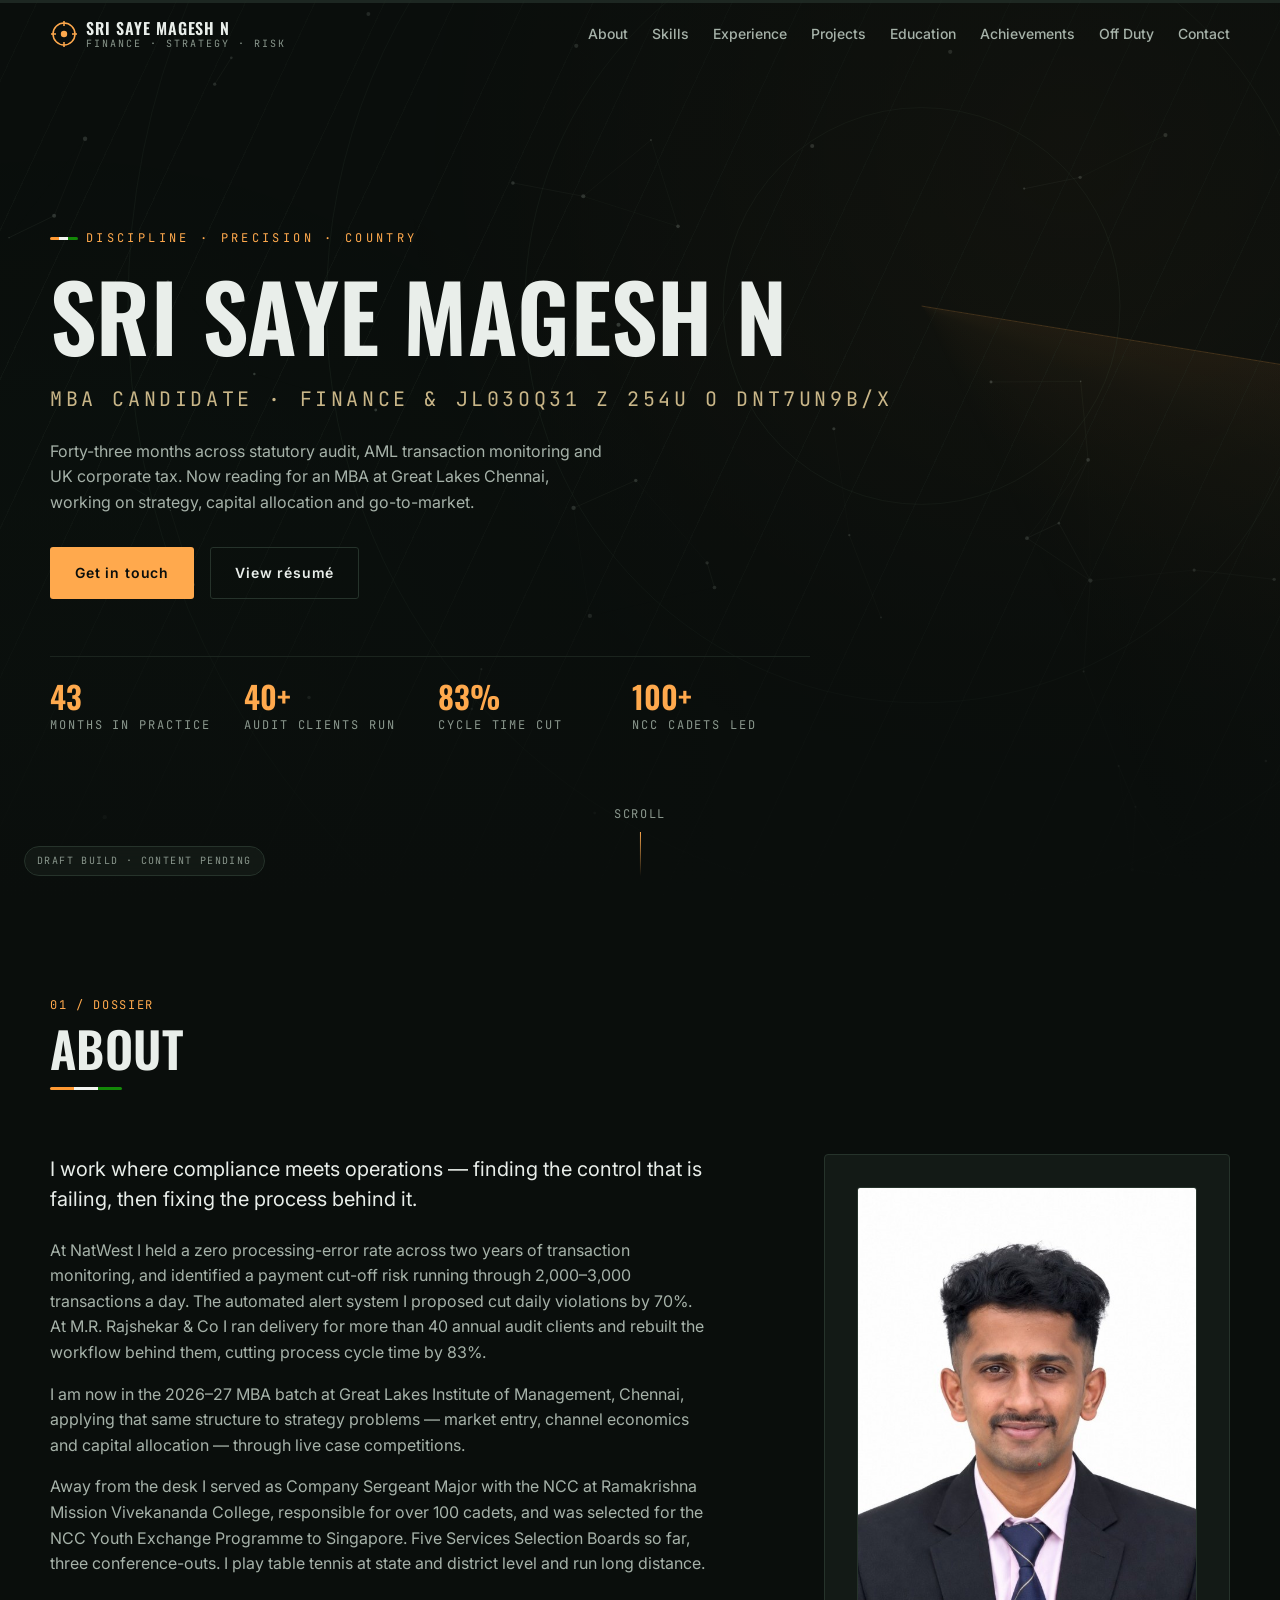
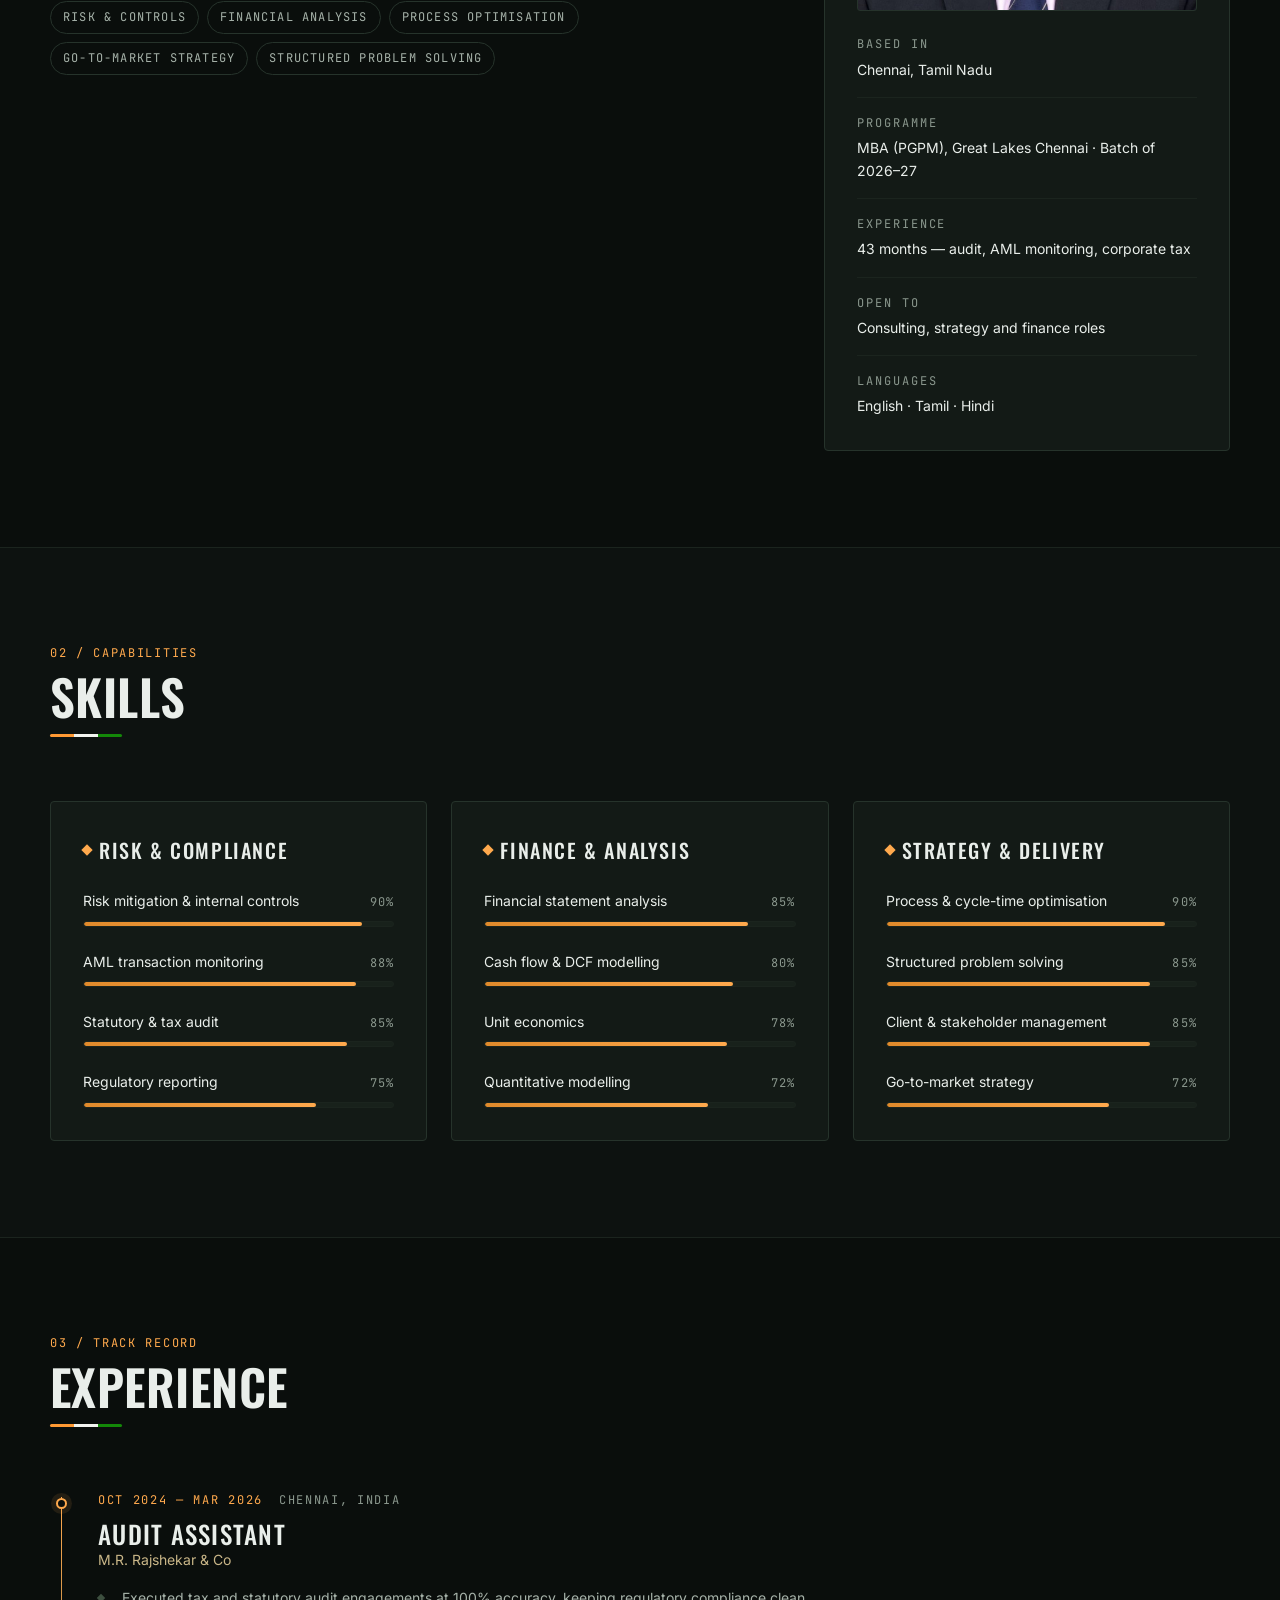
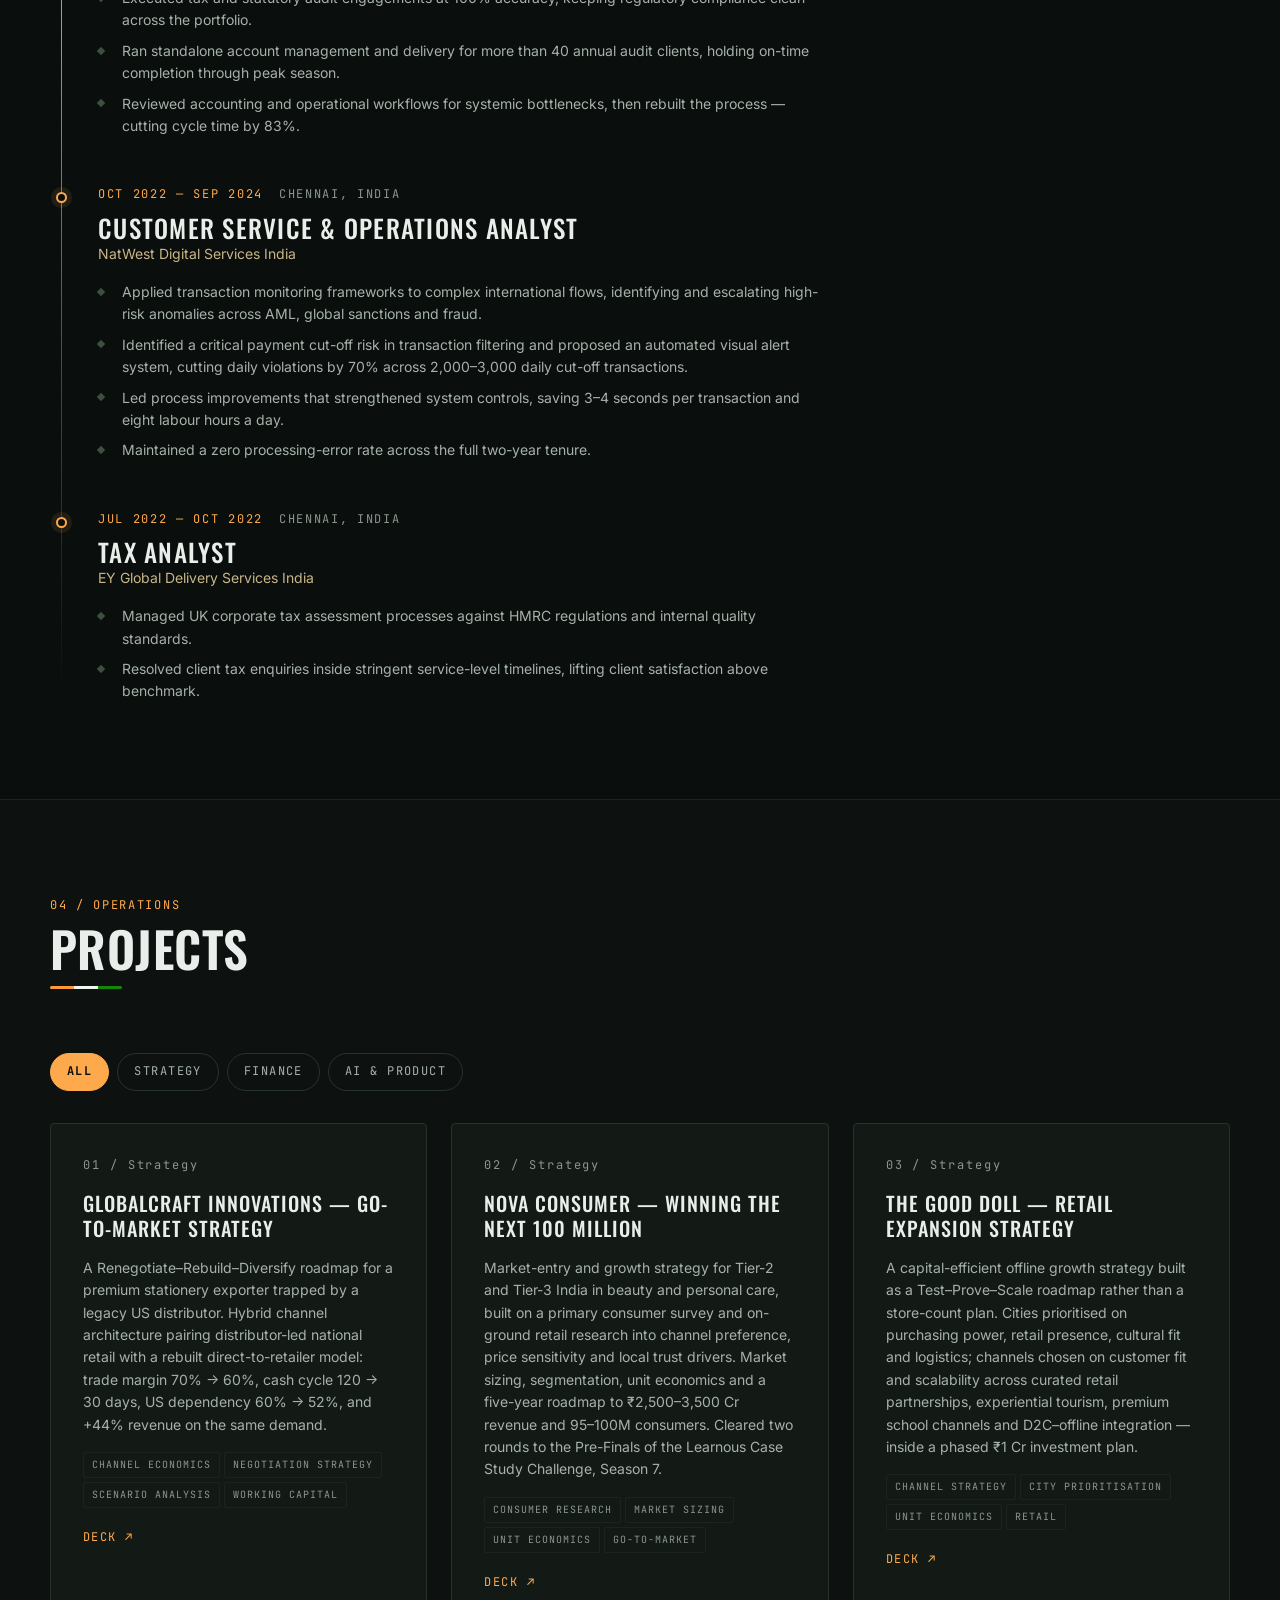
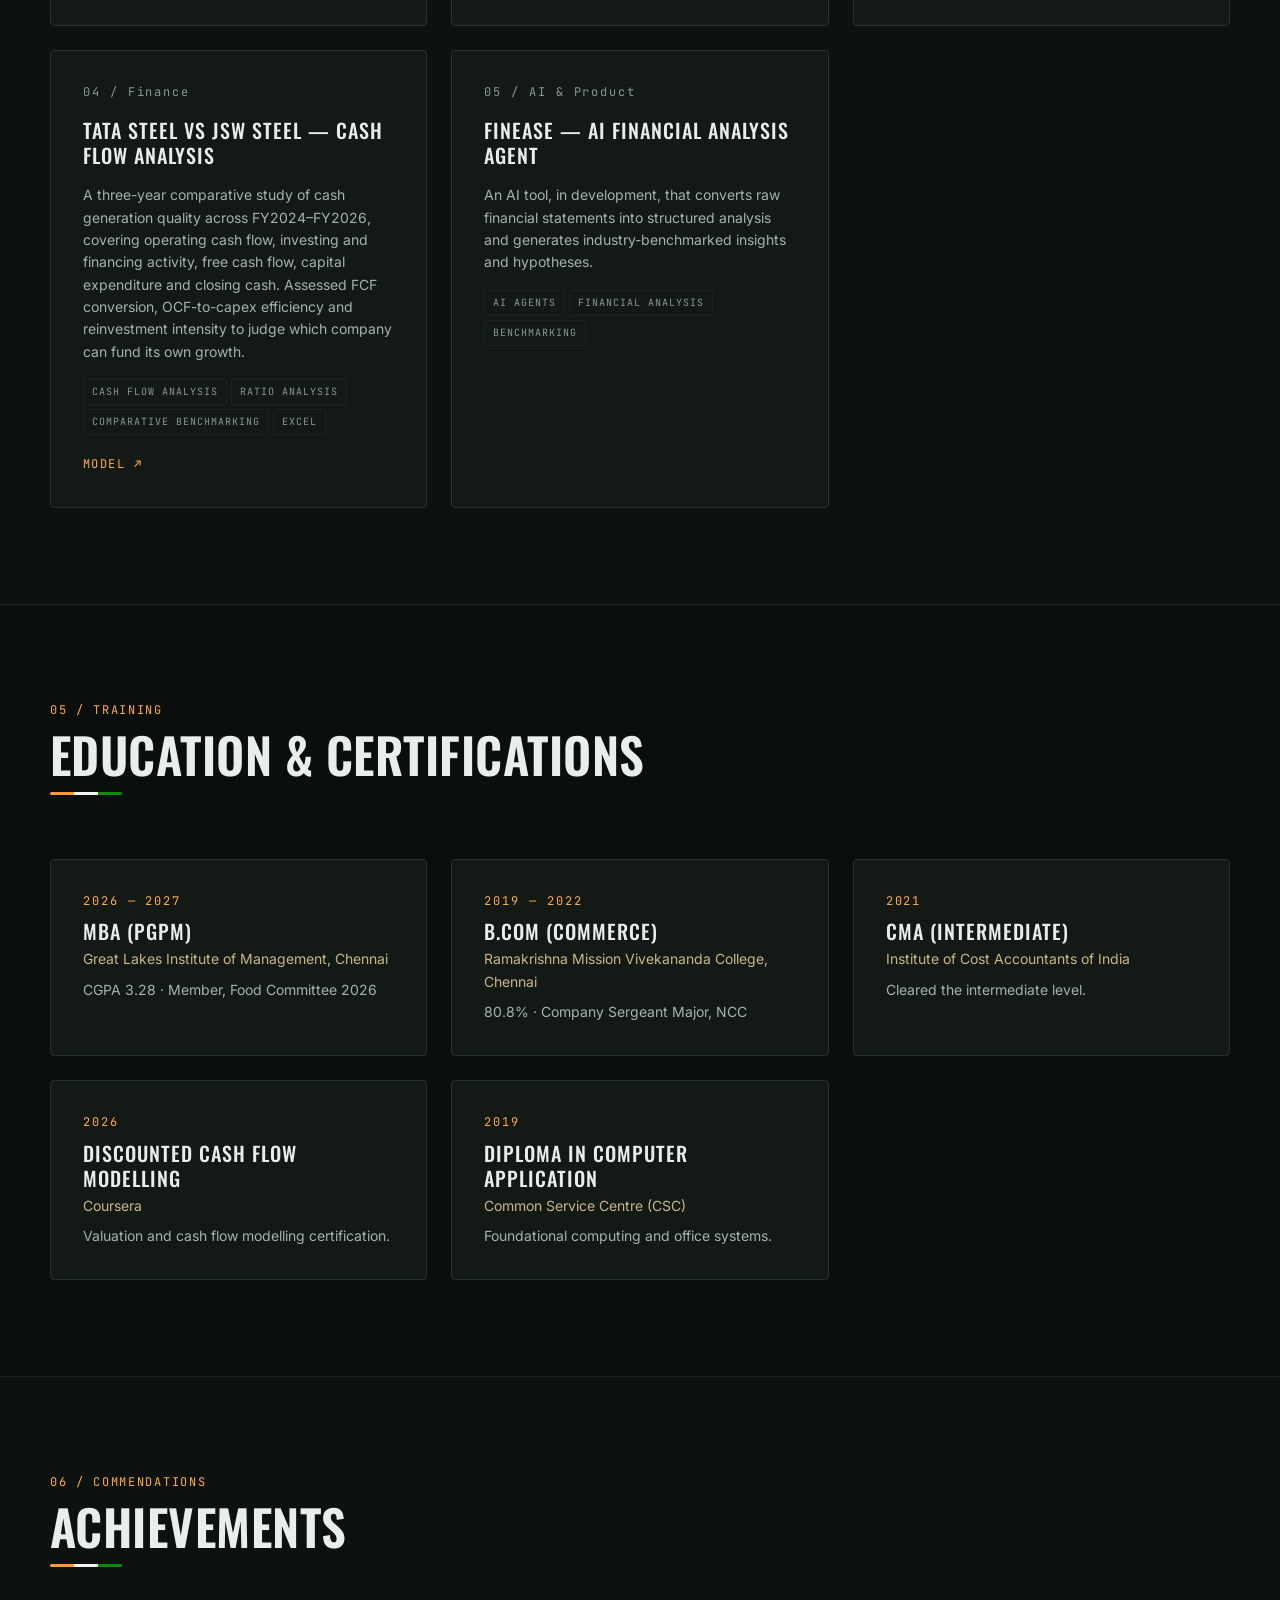
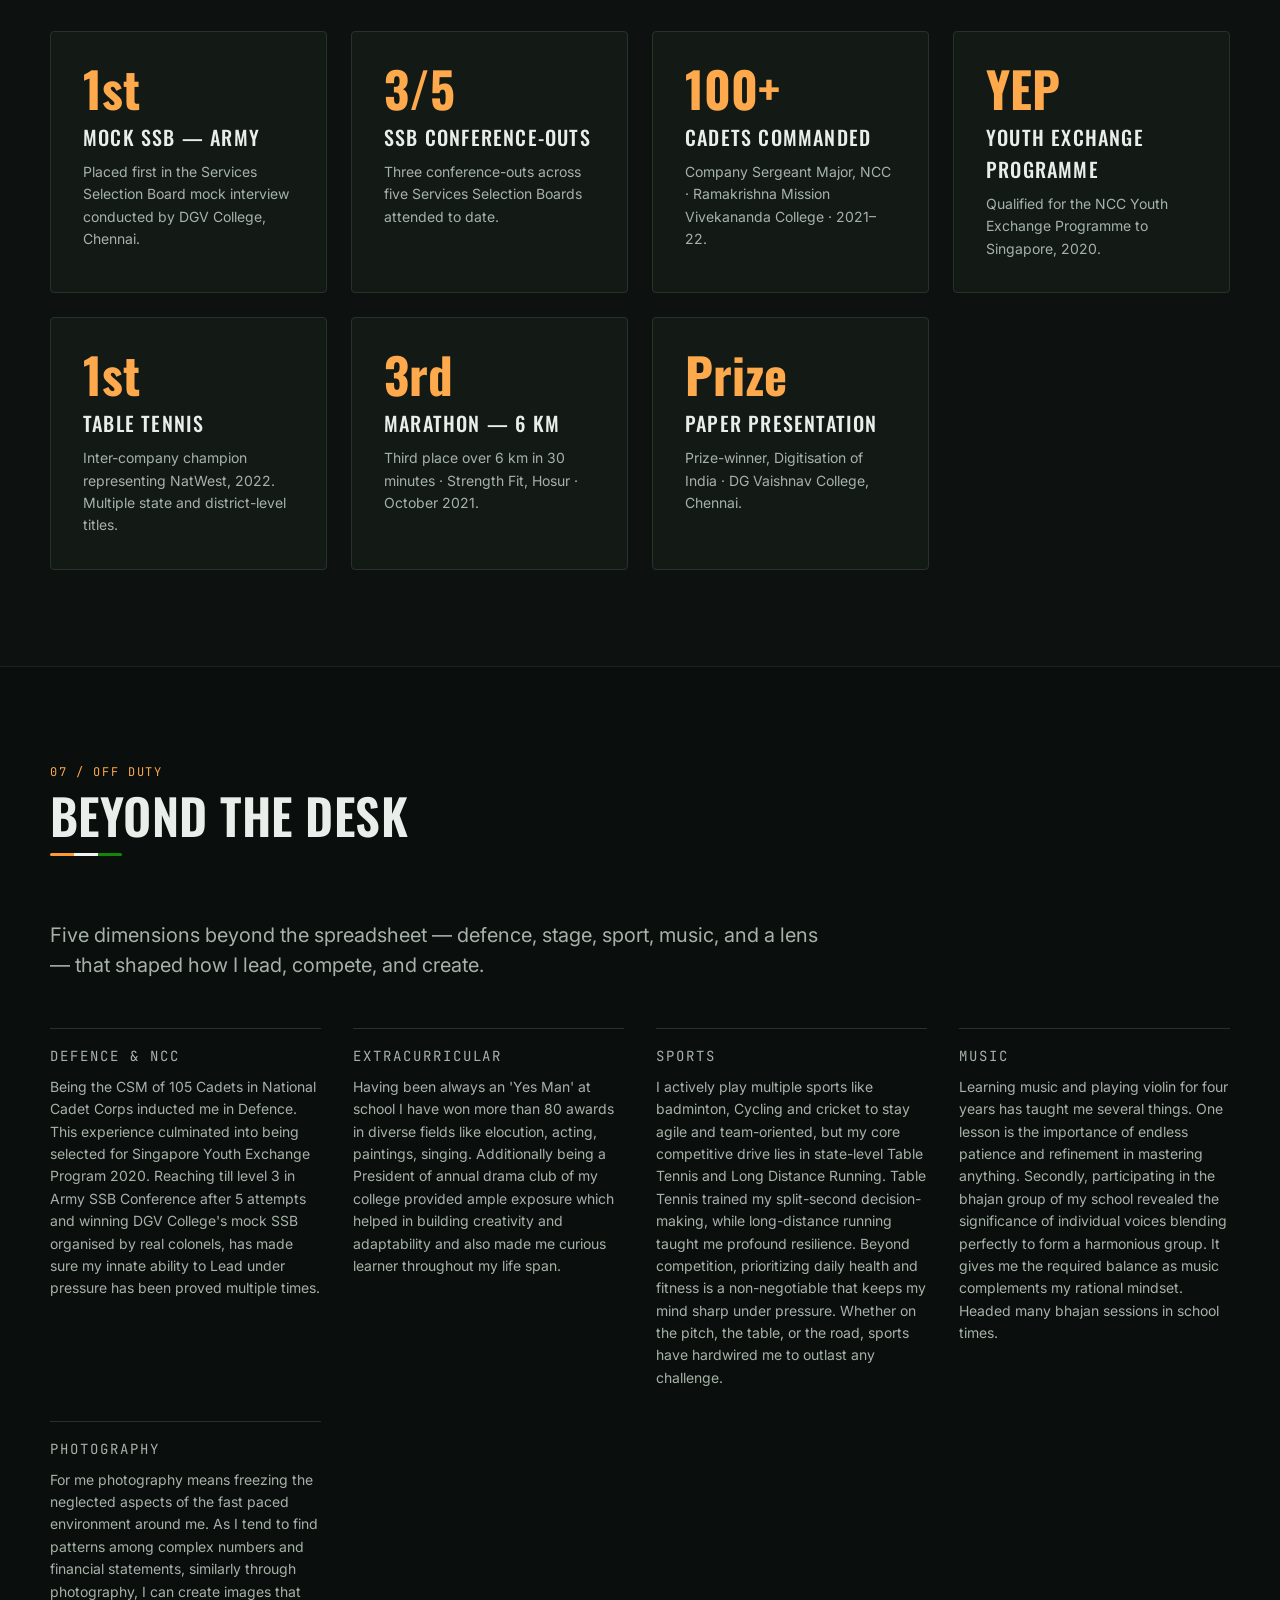
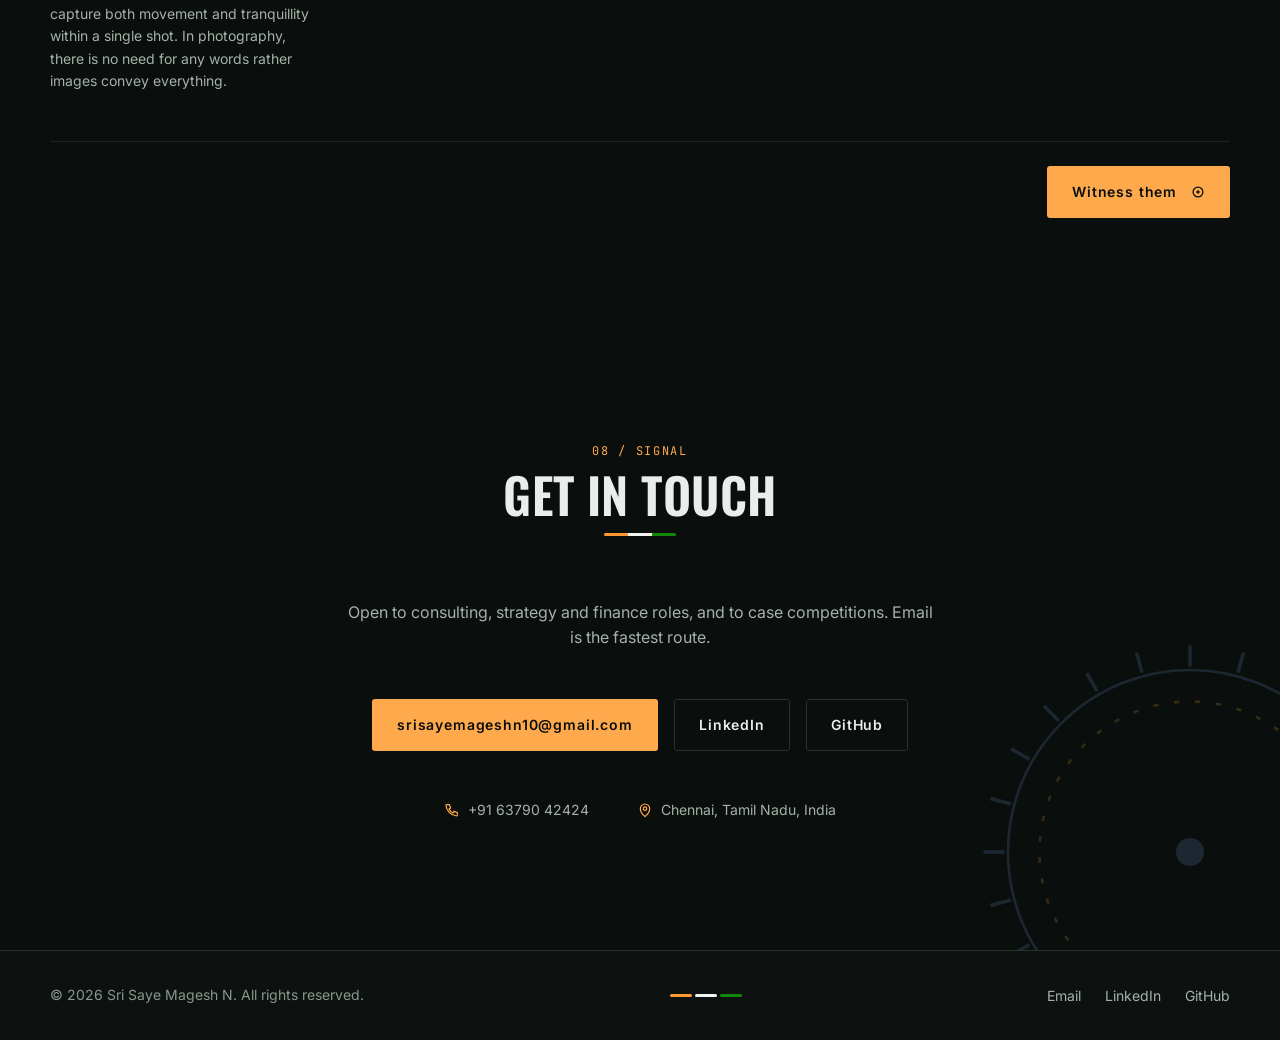
==== commit 3973f4e1: "Beyond the desk: new content, flip card + Witness them gallery" ====
--- a/index.html
+++ b/index.html
@@ -201,8 +201,33 @@
       <span class="shead__rule" aria-hidden="true"></span>
     </header>
     <p class="offduty__lede reveal" id="offdutyLede"></p>
-    <div class="strands reveal" id="strands"></div>
-    <div class="mosaic" id="mosaic"></div>
+
+    <!-- Flip card wrapper -->
+    <div class="flipcard" id="offdutyFlip">
+      <!-- FRONT: text strands -->
+      <div class="flipcard__face flipcard__front">
+        <div class="strands" id="strands"></div>
+        <div class="flipcard__footer">
+          <button class="btn btn--solid witness-btn magnet" id="witnessBtn" aria-label="View photo gallery">
+            <span id="witnessBtnLabel">Witness them</span>
+            <svg viewBox="0 0 20 20" fill="none" stroke="currentColor" stroke-width="1.8" aria-hidden="true"><path d="M3 10a7 7 0 1 0 14 0A7 7 0 0 0 3 10Zm7-2.5v5m-2.5-2.5h5"/></svg>
+          </button>
+        </div>
+      </div>
+
+      <!-- BACK: gallery grid -->
+      <div class="flipcard__face flipcard__back" aria-hidden="true">
+        <div class="ingallery" id="inGallery"></div>
+        <div class="flipcard__footer">
+          <button class="btn btn--ghost magnet" id="galleryBackBtn" aria-label="Back to text">
+            ← Back
+          </button>
+        </div>
+      </div>
+    </div>
+
+    <!-- keep the mosaic hidden (lightbox still uses it) -->
+    <div class="mosaic visually-hidden" id="mosaic" aria-hidden="true"></div>
   </div>
 </section>
 
--- a/assets/css/styles.css
+++ b/assets/css/styles.css
@@ -557,3 +557,112 @@
   .lightbox__prev{ position:absolute; left:var(--s-3); bottom:var(--s-4); }
   .lightbox__next{ position:absolute; right:var(--s-3); bottom:var(--s-4); }
 }
+
+/* ── 23. FLIP CARD (Beyond the desk) ───────────────────────────────────── */
+.visually-hidden{
+  position:absolute; width:1px; height:1px; padding:0; margin:-1px;
+  overflow:hidden; clip:rect(0,0,0,0); white-space:nowrap; border:0;
+}
+
+.flipcard{
+  position:relative;
+  width:100%;
+  perspective:1400px;
+}
+
+.flipcard__face{
+  width:100%;
+  backface-visibility:hidden;
+  -webkit-backface-visibility:hidden;
+  transition:transform .65s cubic-bezier(.4,0,.2,1), opacity .4s;
+}
+
+/* Front sits in normal flow; back is overlaid via position:absolute */
+.flipcard__front{
+  transform:rotateY(0deg);
+  opacity:1;
+}
+.flipcard__back{
+  position:absolute;
+  top:0; left:0; right:0;
+  transform:rotateY(180deg);
+  opacity:0;
+  pointer-events:none;
+}
+
+/* Flipped state */
+.flipcard.is-flipped .flipcard__front{
+  transform:rotateY(-180deg);
+  opacity:0;
+  pointer-events:none;
+}
+.flipcard.is-flipped .flipcard__back{
+  transform:rotateY(0deg);
+  opacity:1;
+  pointer-events:auto;
+  position:relative;   /* back to flow so section grows to fit */
+}
+
+/* Footer row inside each face */
+.flipcard__footer{
+  display:flex;
+  justify-content:flex-end;
+  padding-top:var(--s-4);
+  margin-top:var(--s-2);
+  border-top:1px solid var(--rule-soft);
+}
+
+/* "Witness them" button tweak */
+.witness-btn svg{
+  width:1em; height:1em; margin-left:.45em; vertical-align:-.13em;
+}
+
+/* ── 24. INLINE GALLERY (back face) ──────────────────────────────────────── */
+.ingallery{
+  display:grid;
+  grid-template-columns:1fr 1fr;
+  gap:var(--s-3);
+  max-height:520px;
+  overflow-y:auto;
+  padding-right:var(--s-1);           /* room for scrollbar */
+  scrollbar-width:thin;
+  scrollbar-color:var(--saffron) var(--surface-2);
+}
+.ingallery::-webkit-scrollbar{ width:4px; }
+.ingallery::-webkit-scrollbar-track{ background:var(--surface-2); border-radius:2px; }
+.ingallery::-webkit-scrollbar-thumb{ background:var(--saffron); border-radius:2px; }
+
+.ingal__item{
+  position:relative; display:block; padding:0; border:none;
+  border-radius:4px; overflow:hidden;
+  border:1px solid var(--rule-soft);
+  background:var(--surface-2);
+  cursor:pointer; line-height:0;
+  transition:border-color .3s, transform .25s;
+}
+.ingal__item:hover,.ingal__item:focus-visible{
+  border-color:var(--saffron);
+  transform:scale(1.025);
+  outline:2px solid var(--saffron);
+  outline-offset:2px;
+}
+.ingal__item img{
+  width:100%; aspect-ratio:4/3; object-fit:cover; display:block;
+  filter:saturate(.9) brightness(.93);
+  transition:filter .35s;
+}
+.ingal__item:hover img,.ingal__item:focus-visible img{
+  filter:saturate(1) brightness(1);
+}
+.ingal__cap{
+  display:block;
+  padding:var(--s-2) var(--s-2) var(--s-2);
+  font-family:var(--mono); font-size:10px; letter-spacing:.1em;
+  text-transform:uppercase; color:var(--ink-muted); text-align:left;
+  line-height:1.3;
+}
+
+@media (max-width:560px){
+  .ingallery{ grid-template-columns:1fr; max-height:420px; }
+}
+
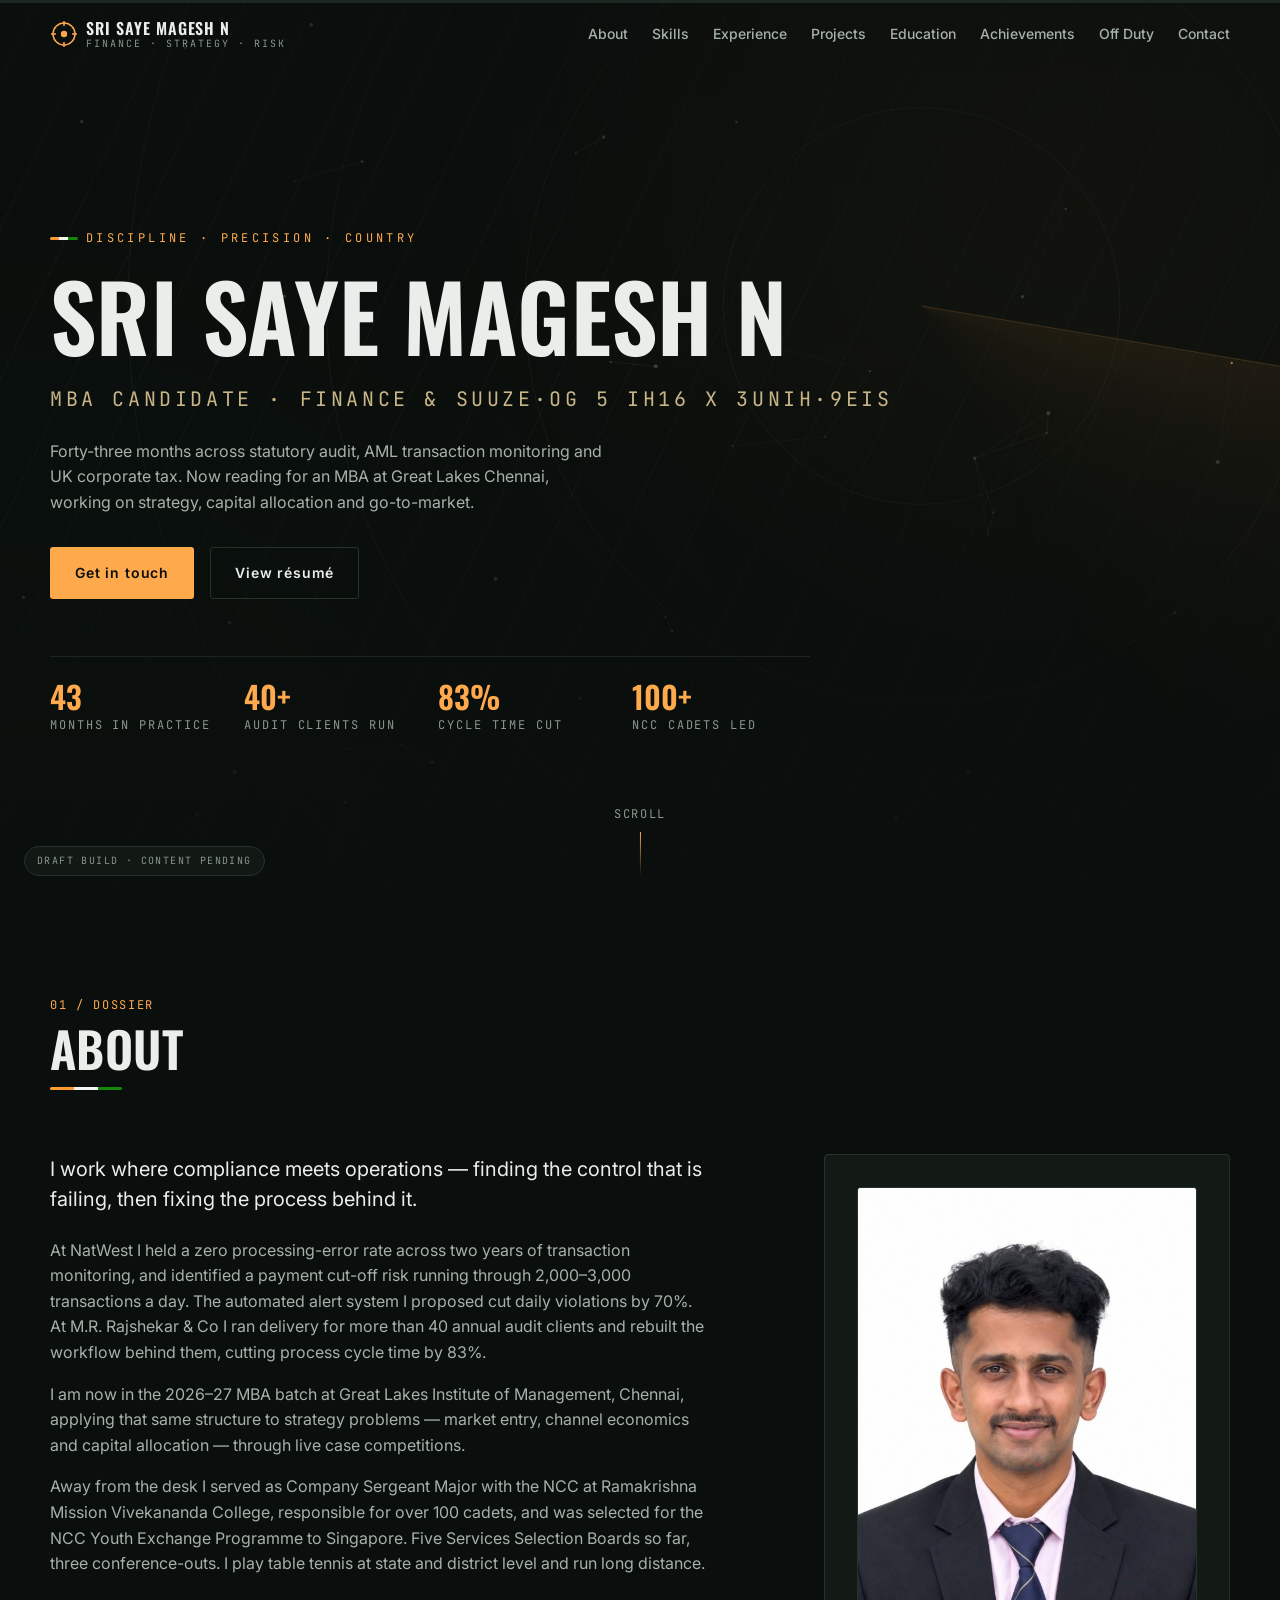
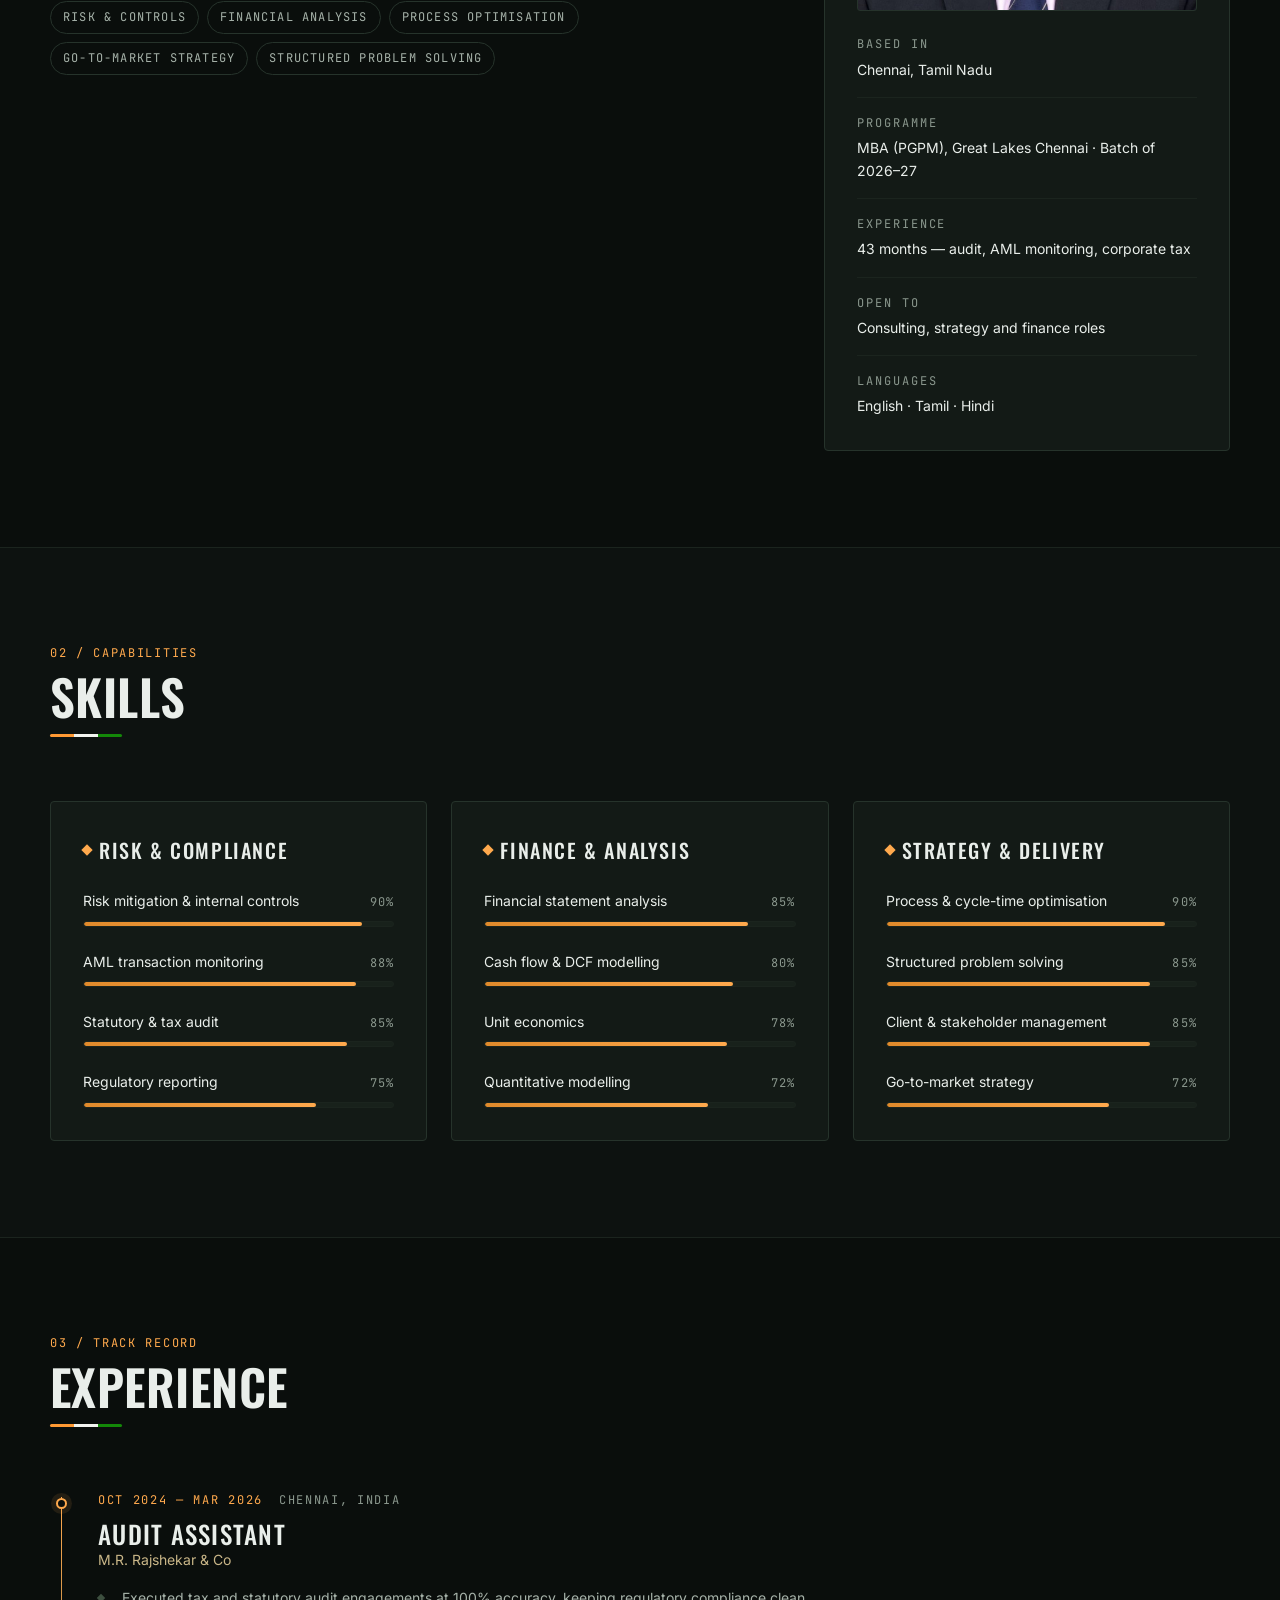
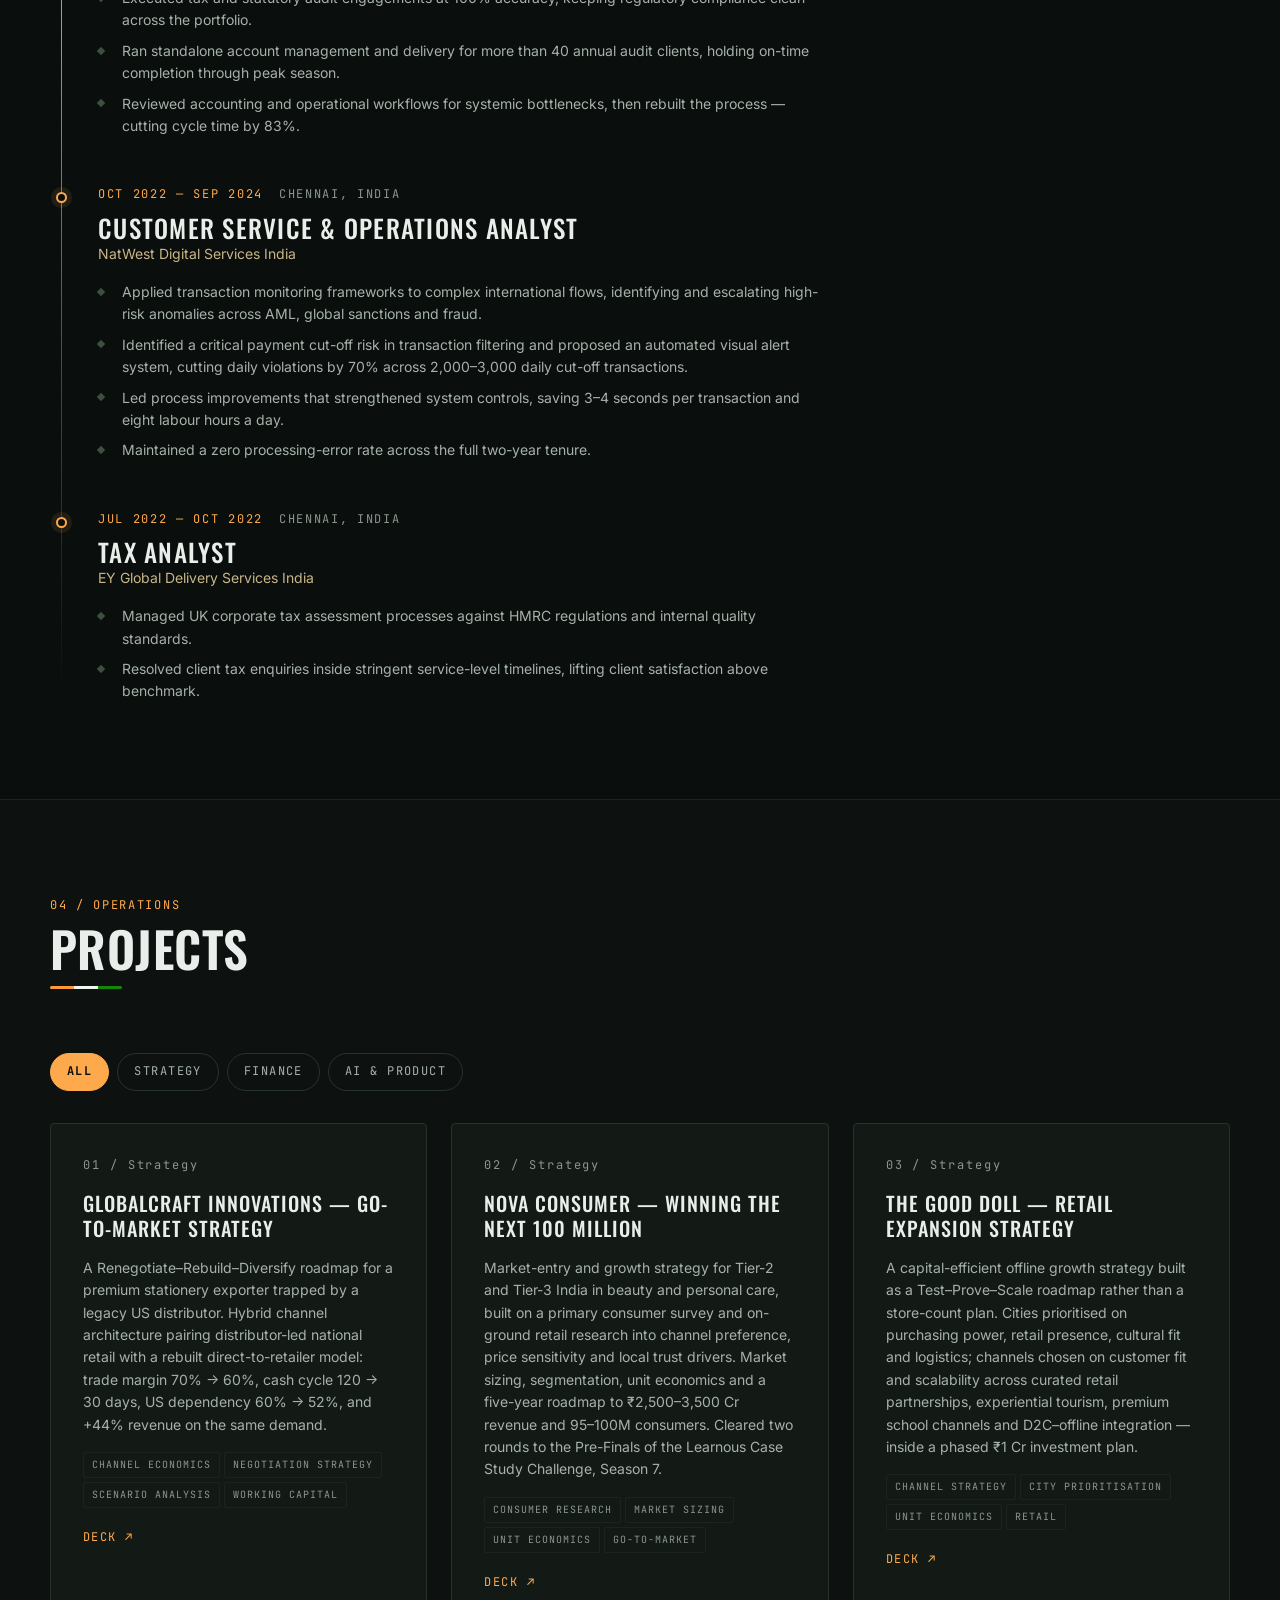
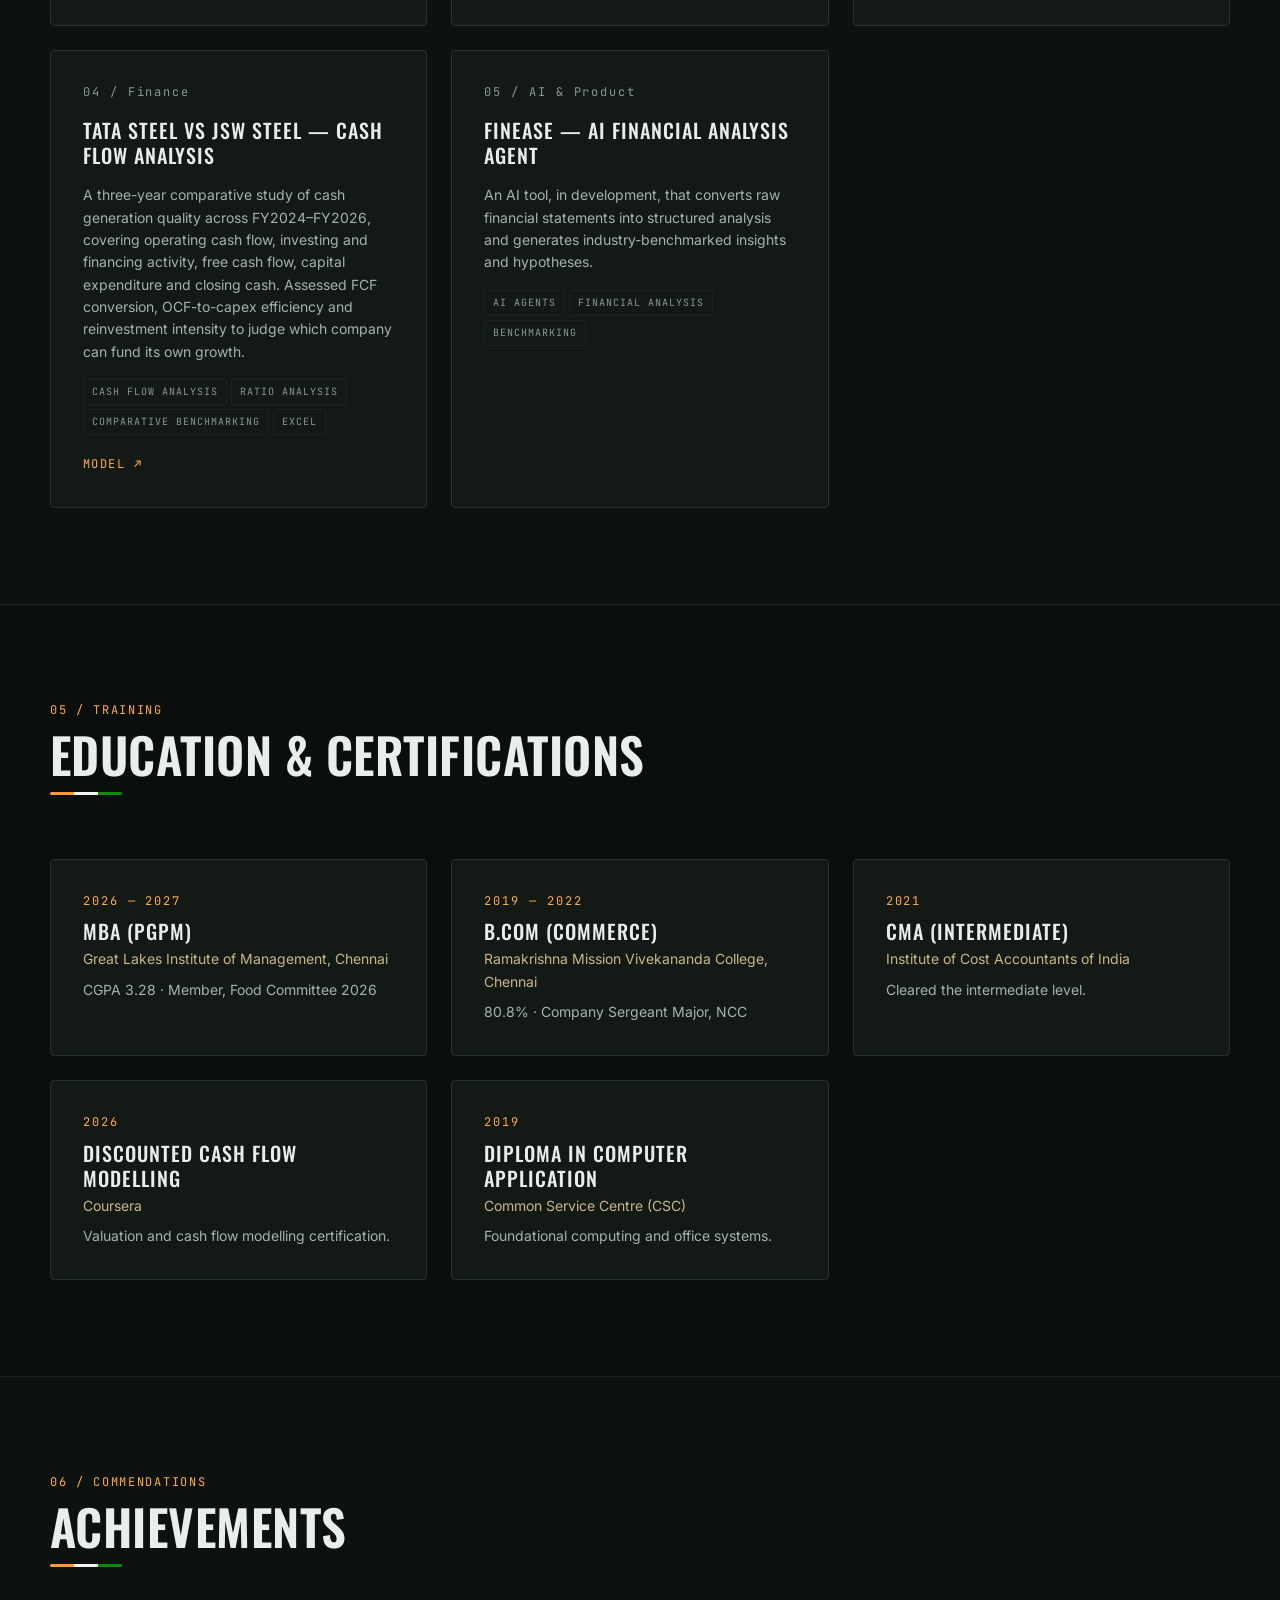
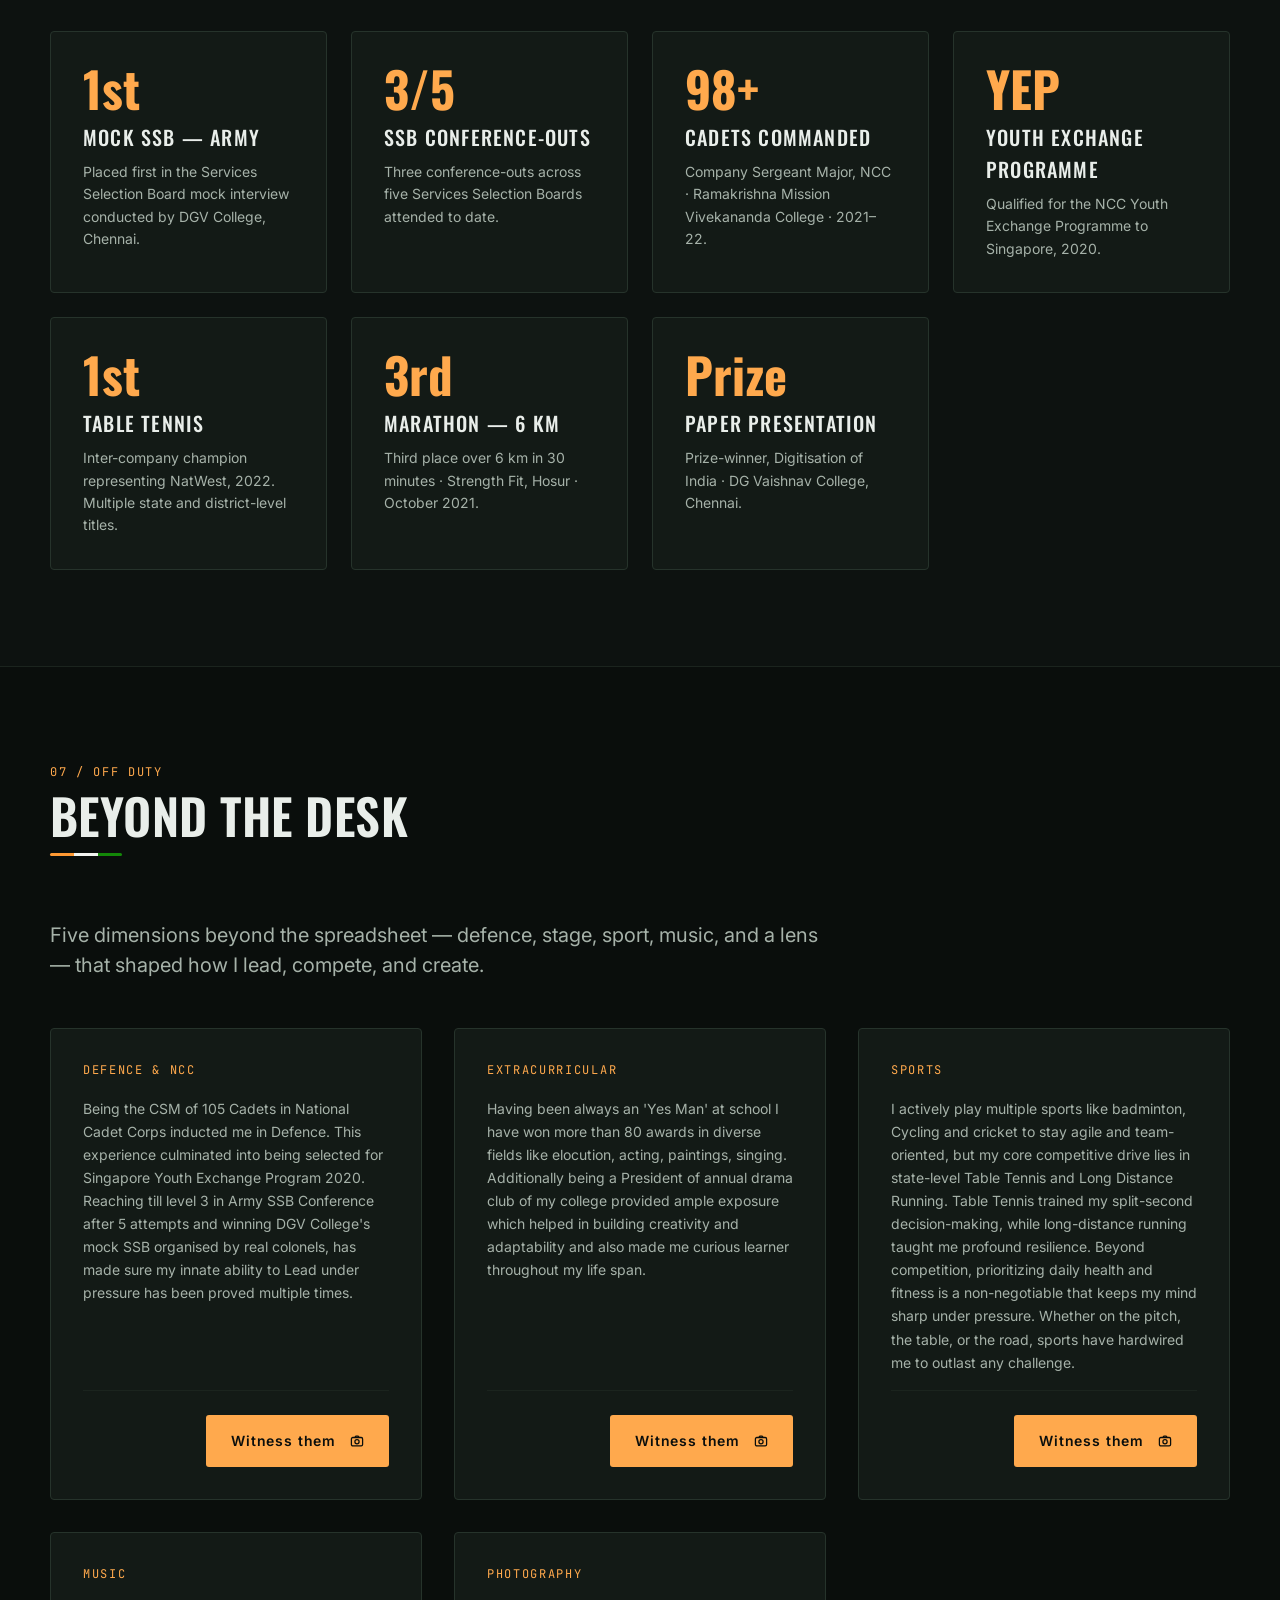
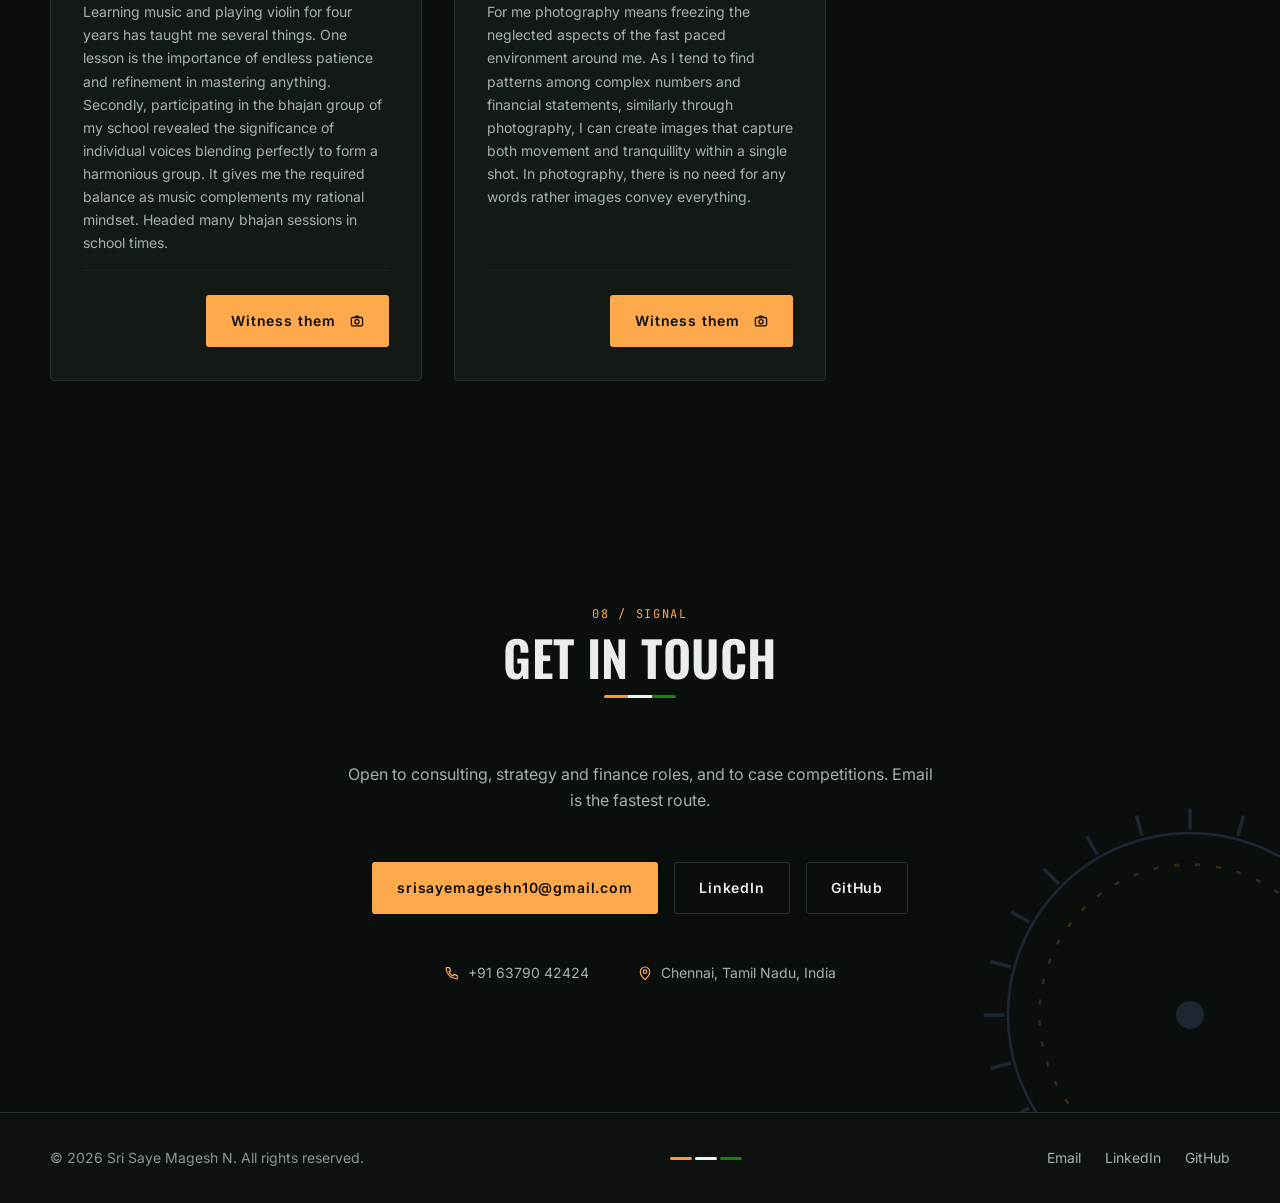
==== commit 7d2c75dc: "Beyond the desk: 5 individual flip cards with per-strand galleries + folder structure" ====
--- a/index.html
+++ b/index.html
@@ -201,33 +201,8 @@
       <span class="shead__rule" aria-hidden="true"></span>
     </header>
     <p class="offduty__lede reveal" id="offdutyLede"></p>
-
-    <!-- Flip card wrapper -->
-    <div class="flipcard" id="offdutyFlip">
-      <!-- FRONT: text strands -->
-      <div class="flipcard__face flipcard__front">
-        <div class="strands" id="strands"></div>
-        <div class="flipcard__footer">
-          <button class="btn btn--solid witness-btn magnet" id="witnessBtn" aria-label="View photo gallery">
-            <span id="witnessBtnLabel">Witness them</span>
-            <svg viewBox="0 0 20 20" fill="none" stroke="currentColor" stroke-width="1.8" aria-hidden="true"><path d="M3 10a7 7 0 1 0 14 0A7 7 0 0 0 3 10Zm7-2.5v5m-2.5-2.5h5"/></svg>
-          </button>
-        </div>
-      </div>
-
-      <!-- BACK: gallery grid -->
-      <div class="flipcard__face flipcard__back" aria-hidden="true">
-        <div class="ingallery" id="inGallery"></div>
-        <div class="flipcard__footer">
-          <button class="btn btn--ghost magnet" id="galleryBackBtn" aria-label="Back to text">
-            ← Back
-          </button>
-        </div>
-      </div>
-    </div>
-
-    <!-- keep the mosaic hidden (lightbox still uses it) -->
-    <div class="mosaic visually-hidden" id="mosaic" aria-hidden="true"></div>
+    <!-- 5 individual flip cards rendered here by main.js -->
+    <div class="strands-grid" id="strandsGrid"></div>
   </div>
 </section>
 
--- a/assets/css/styles.css
+++ b/assets/css/styles.css
@@ -558,111 +558,139 @@
   .lightbox__next{ position:absolute; right:var(--s-3); bottom:var(--s-4); }
 }
 
-/* ── 23. FLIP CARD (Beyond the desk) ───────────────────────────────────── */
-.visually-hidden{
-  position:absolute; width:1px; height:1px; padding:0; margin:-1px;
-  overflow:hidden; clip:rect(0,0,0,0); white-space:nowrap; border:0;
-}
-
-.flipcard{
+/* ── 23. STRAND CARDS GRID (Beyond the desk) ───────────────────────────── */
+.strands-grid{
+  display:grid;
+  grid-template-columns:repeat(auto-fill, minmax(300px, 1fr));
+  gap:var(--s-5);
+  margin-top:var(--s-4);
+}
+
+/* Each strand card is its own flip container */
+.strand-card{
   position:relative;
-  width:100%;
-  perspective:1400px;
-}
-
-.flipcard__face{
+  perspective:1200px;
+  padding:var(--s-5);
+  display:flex;
+  flex-direction:column;
+}
+
+/* Flip faces */
+.strand-card .flipcard__face{
   width:100%;
   backface-visibility:hidden;
   -webkit-backface-visibility:hidden;
-  transition:transform .65s cubic-bezier(.4,0,.2,1), opacity .4s;
-}
-
-/* Front sits in normal flow; back is overlaid via position:absolute */
-.flipcard__front{
+  transition:transform .6s cubic-bezier(.4,0,.2,1), opacity .35s;
+  display:flex;
+  flex-direction:column;
+  flex:1;
+}
+.strand-card .flipcard__front{
   transform:rotateY(0deg);
   opacity:1;
 }
-.flipcard__back{
+.strand-card .flipcard__back{
   position:absolute;
-  top:0; left:0; right:0;
+  inset:var(--s-5);          /* match card padding */
   transform:rotateY(180deg);
   opacity:0;
   pointer-events:none;
-}
-
-/* Flipped state */
-.flipcard.is-flipped .flipcard__front{
+  display:flex;
+  flex-direction:column;
+}
+
+/* Flipped state — front hides, back comes into flow */
+.strand-card.is-flipped .flipcard__front{
   transform:rotateY(-180deg);
   opacity:0;
   pointer-events:none;
 }
-.flipcard.is-flipped .flipcard__back{
+.strand-card.is-flipped .flipcard__back{
+  position:relative;
+  inset:auto;
   transform:rotateY(0deg);
   opacity:1;
   pointer-events:auto;
-  position:relative;   /* back to flow so section grows to fit */
-}
-
-/* Footer row inside each face */
+}
+
+/* strand text inside front */
+.strand__text{
+  color:var(--ink-muted);
+  font-size:var(--t-14);
+  line-height:1.65;
+  flex:1;
+  margin:var(--s-3) 0 0;
+}
+
+/* Footer row (button row) */
 .flipcard__footer{
   display:flex;
   justify-content:flex-end;
   padding-top:var(--s-4);
-  margin-top:var(--s-2);
+  margin-top:var(--s-3);
   border-top:1px solid var(--rule-soft);
 }
 
-/* "Witness them" button tweak */
+/* "Witness them" icon */
 .witness-btn svg{
-  width:1em; height:1em; margin-left:.45em; vertical-align:-.13em;
-}
-
-/* ── 24. INLINE GALLERY (back face) ──────────────────────────────────────── */
+  width:1em; height:1em;
+  margin-left:.4em;
+  vertical-align:-.12em;
+}
+
+/* ── 24. INLINE GALLERY (back face of each strand card) ─────────────────── */
 .ingallery{
   display:grid;
   grid-template-columns:1fr 1fr;
-  gap:var(--s-3);
-  max-height:520px;
+  gap:var(--s-2);
+  flex:1;
+  max-height:340px;
   overflow-y:auto;
-  padding-right:var(--s-1);           /* room for scrollbar */
+  padding-right:2px;
   scrollbar-width:thin;
   scrollbar-color:var(--saffron) var(--surface-2);
 }
-.ingallery::-webkit-scrollbar{ width:4px; }
+.ingallery::-webkit-scrollbar{ width:3px; }
 .ingallery::-webkit-scrollbar-track{ background:var(--surface-2); border-radius:2px; }
 .ingallery::-webkit-scrollbar-thumb{ background:var(--saffron); border-radius:2px; }
 
 .ingal__item{
-  position:relative; display:block; padding:0; border:none;
-  border-radius:4px; overflow:hidden;
+  display:block; padding:0;
+  border-radius:3px; overflow:hidden;
   border:1px solid var(--rule-soft);
   background:var(--surface-2);
   cursor:pointer; line-height:0;
-  transition:border-color .3s, transform .25s;
+  transition:border-color .25s, transform .2s;
 }
 .ingal__item:hover,.ingal__item:focus-visible{
   border-color:var(--saffron);
-  transform:scale(1.025);
+  transform:scale(1.03);
   outline:2px solid var(--saffron);
   outline-offset:2px;
 }
 .ingal__item img{
   width:100%; aspect-ratio:4/3; object-fit:cover; display:block;
   filter:saturate(.9) brightness(.93);
-  transition:filter .35s;
+  transition:filter .3s;
 }
 .ingal__item:hover img,.ingal__item:focus-visible img{
   filter:saturate(1) brightness(1);
 }
 .ingal__cap{
   display:block;
-  padding:var(--s-2) var(--s-2) var(--s-2);
-  font-family:var(--mono); font-size:10px; letter-spacing:.1em;
-  text-transform:uppercase; color:var(--ink-muted); text-align:left;
-  line-height:1.3;
-}
-
-@media (max-width:560px){
-  .ingallery{ grid-template-columns:1fr; max-height:420px; }
-}
-
+  padding:4px 6px 5px;
+  font-family:var(--mono); font-size:9px; letter-spacing:.1em;
+  text-transform:uppercase; color:var(--ink-muted); line-height:1.3;
+}
+.ingal__empty{
+  grid-column:1/-1;
+  color:var(--ink-muted);
+  font-size:var(--t-14);
+  font-style:italic;
+  padding:var(--s-4) 0;
+}
+
+@media (max-width:600px){
+  .strands-grid{ grid-template-columns:1fr; }
+  .ingallery{ max-height:280px; }
+}
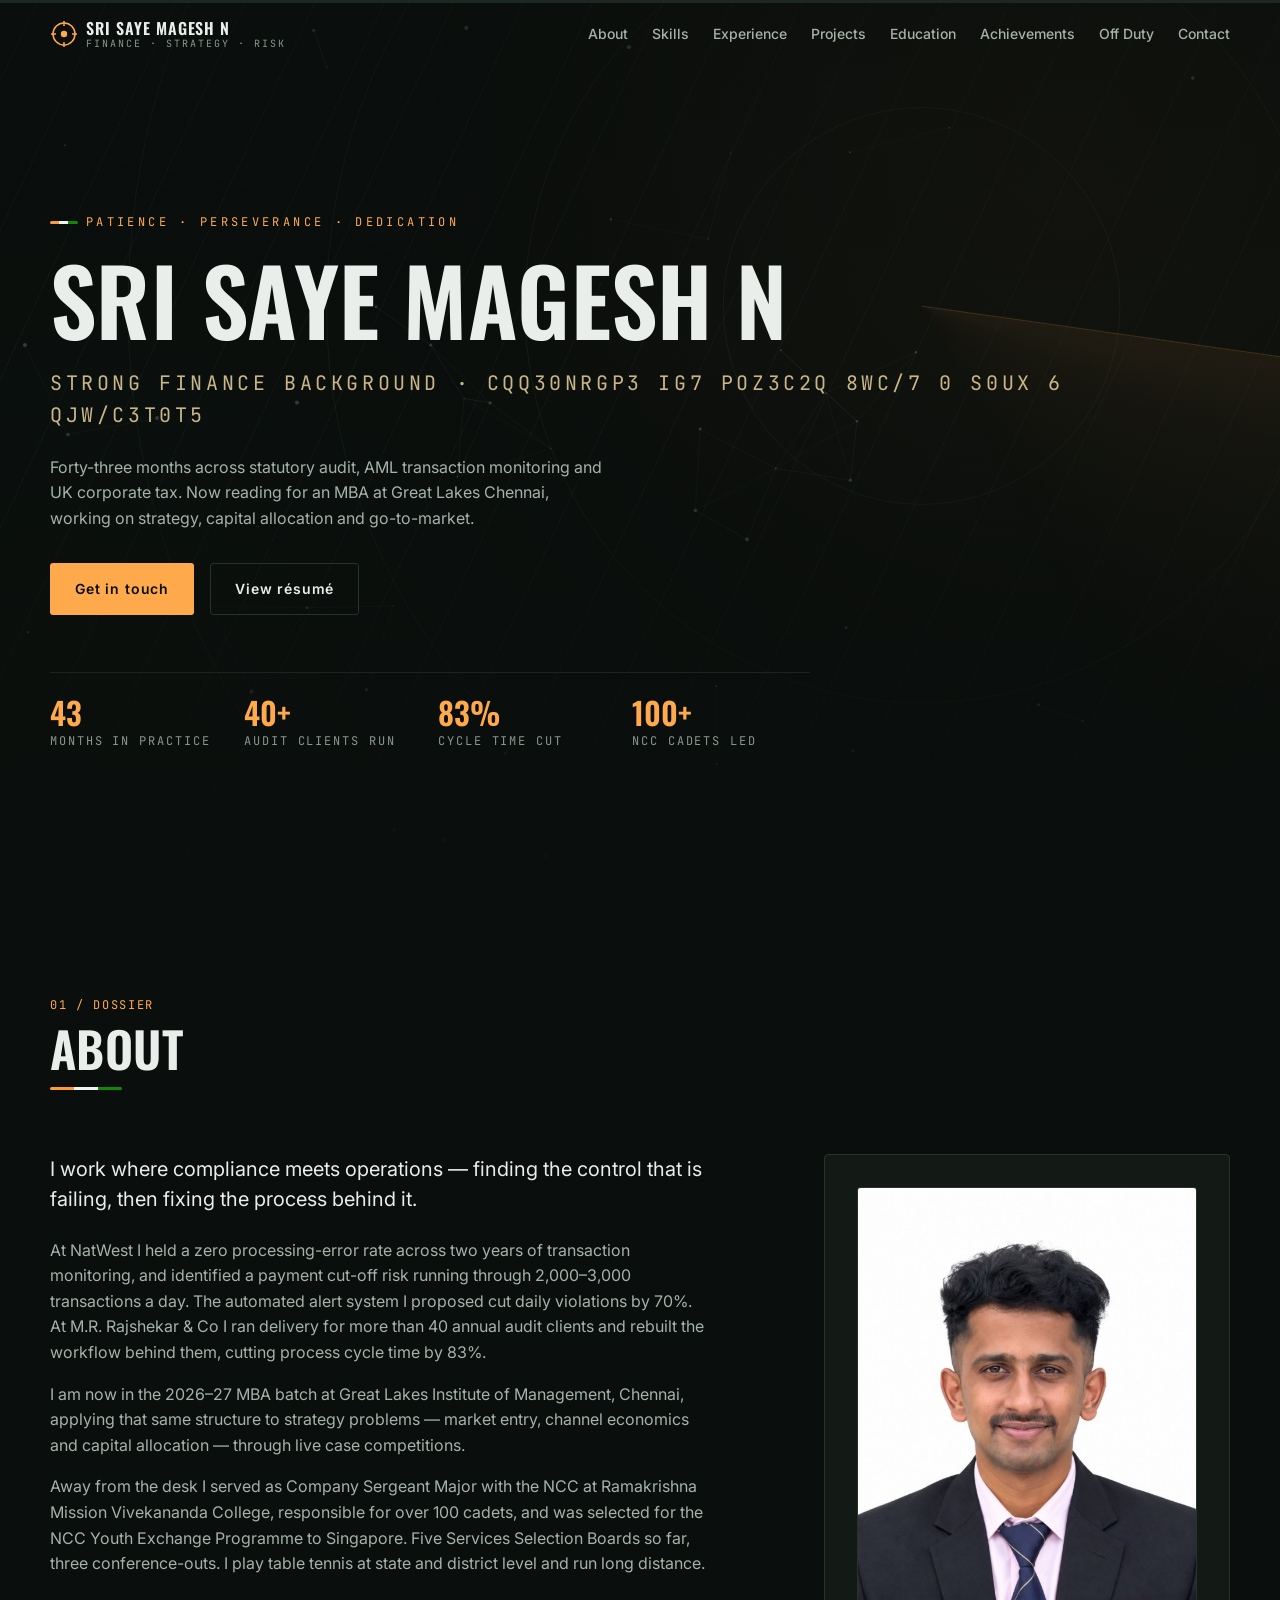
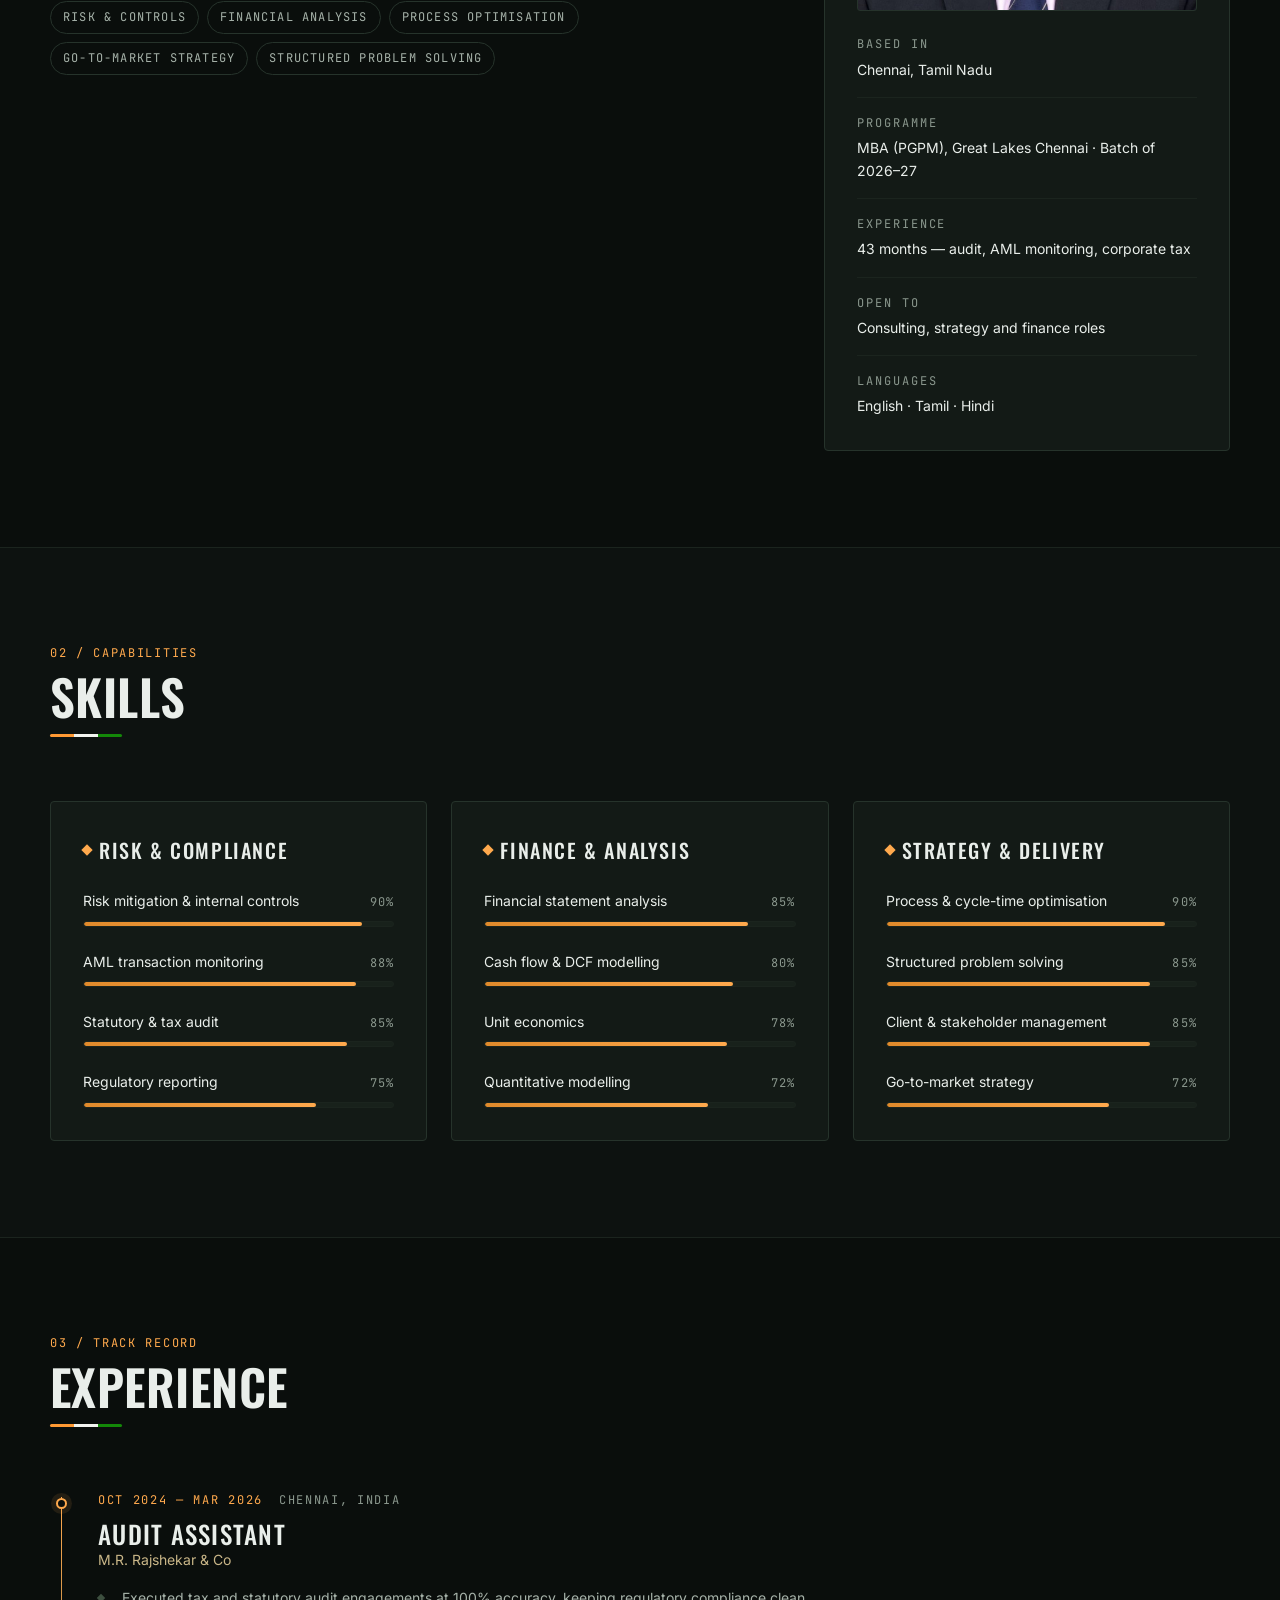
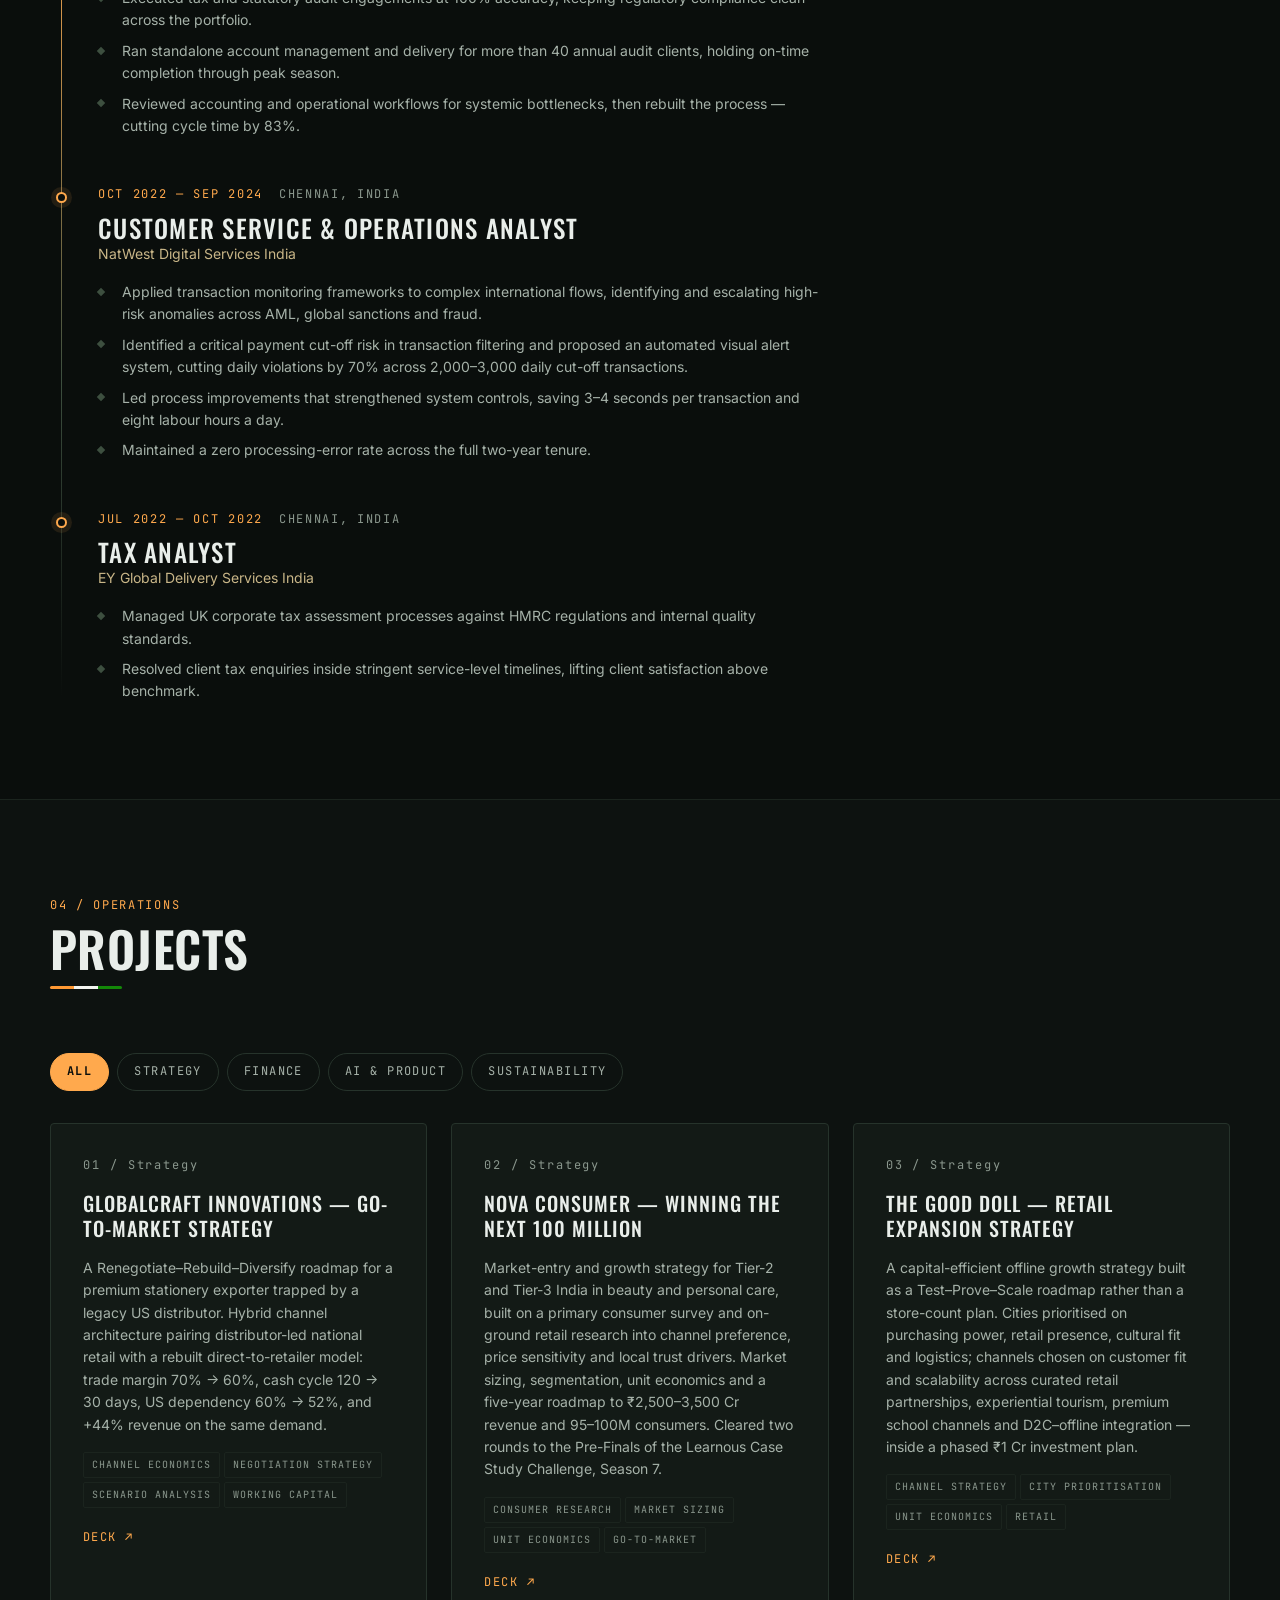
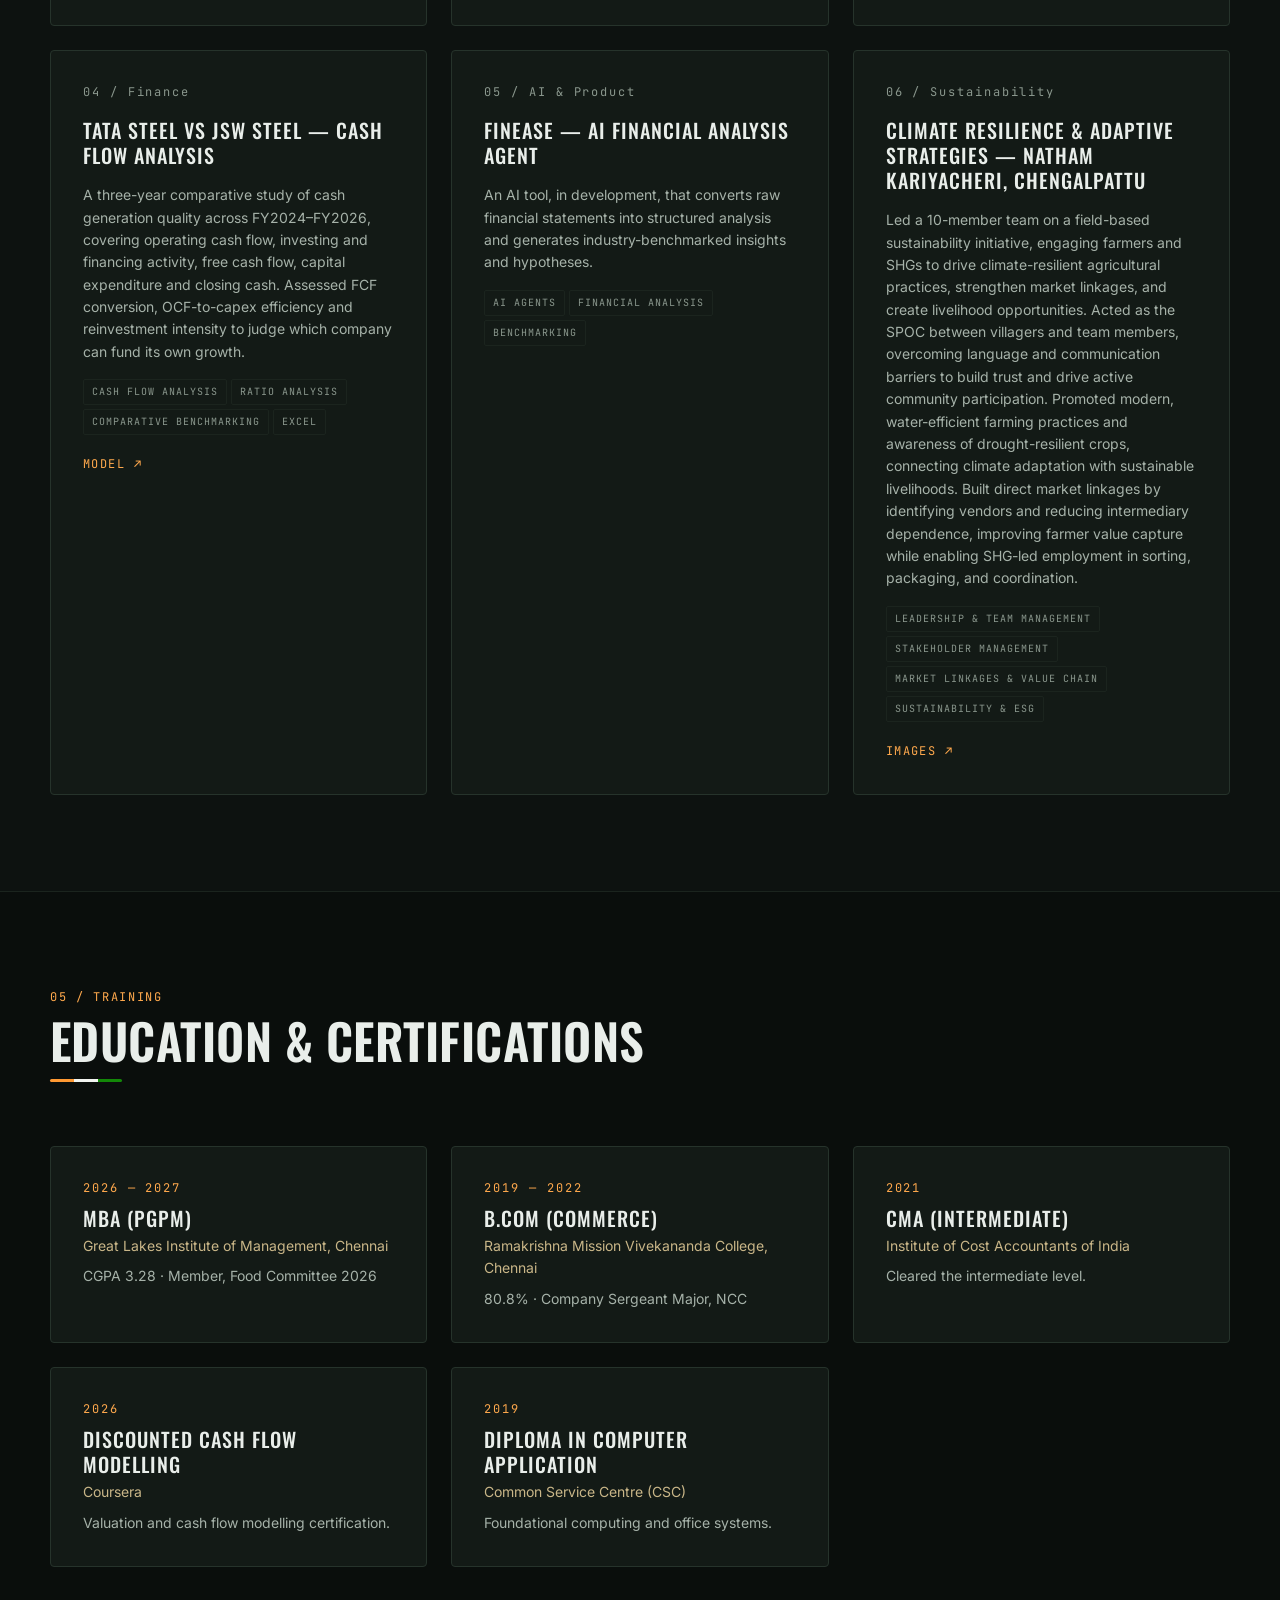
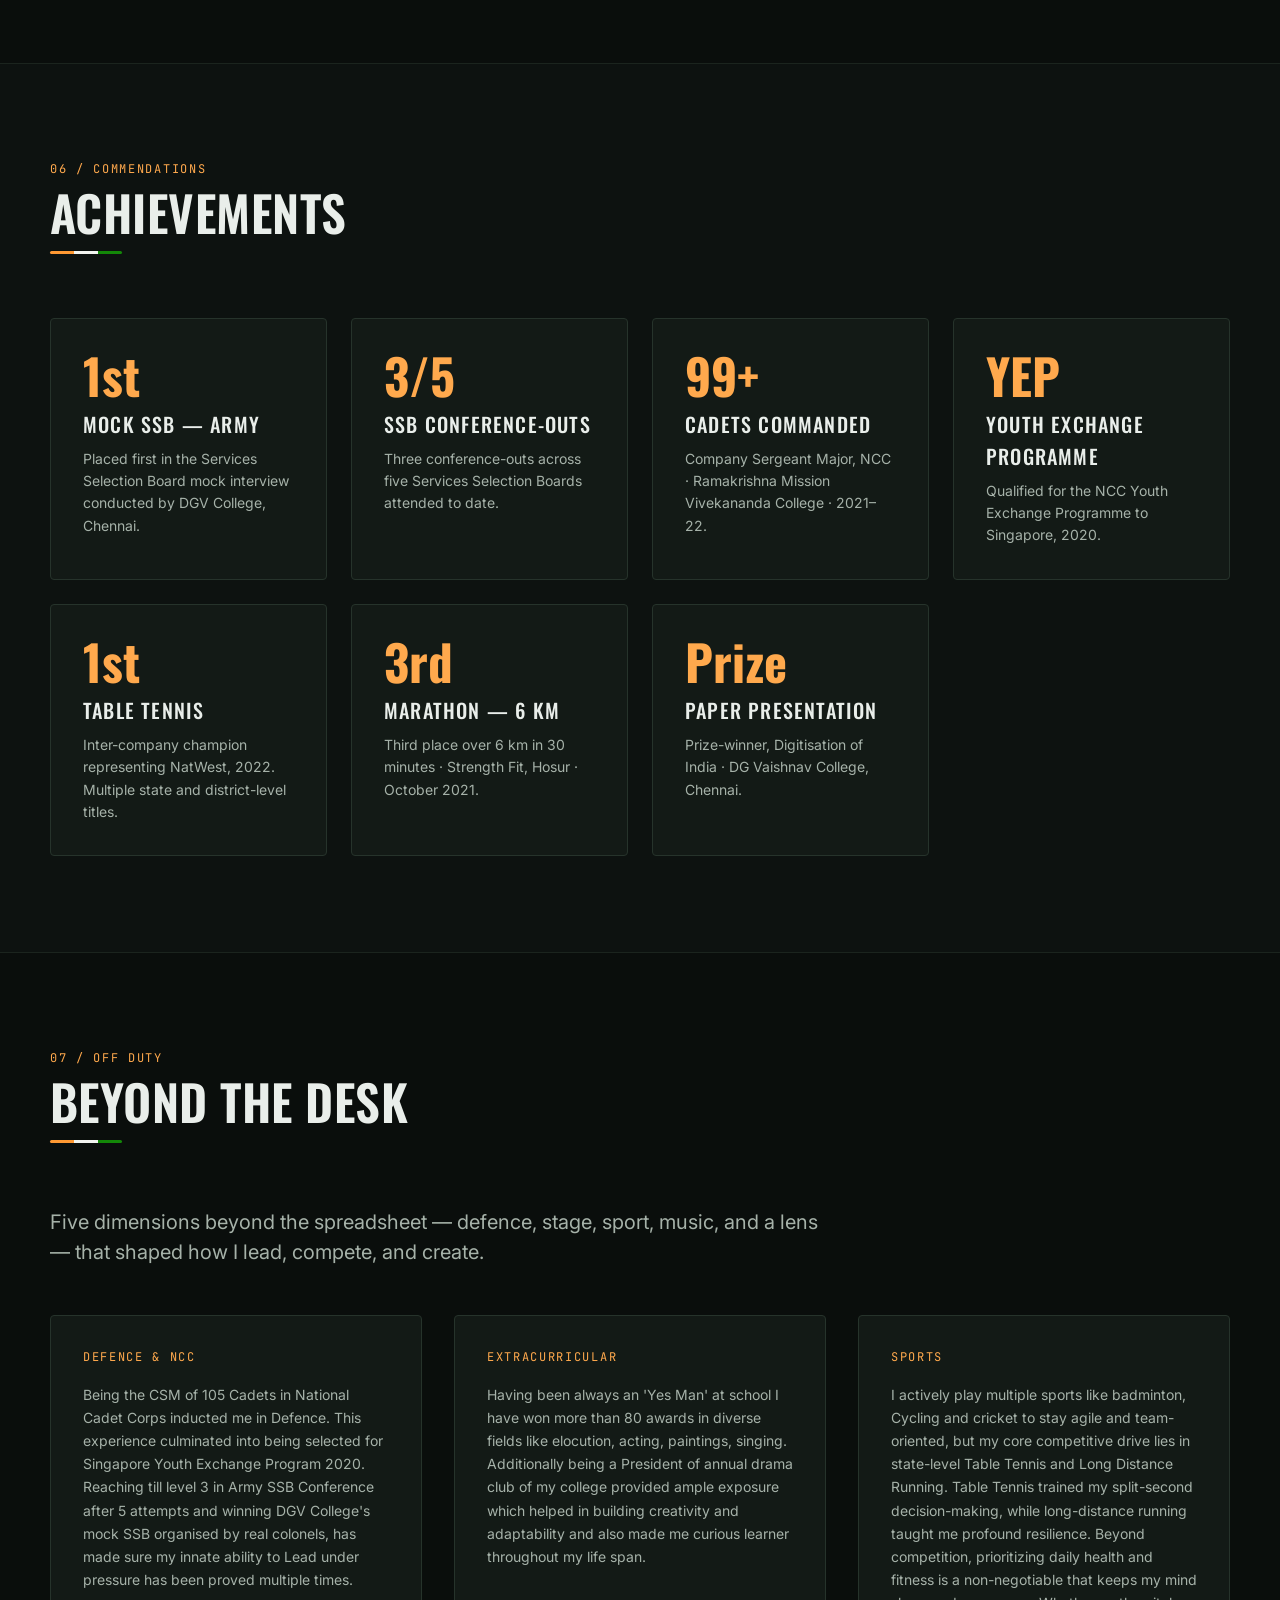
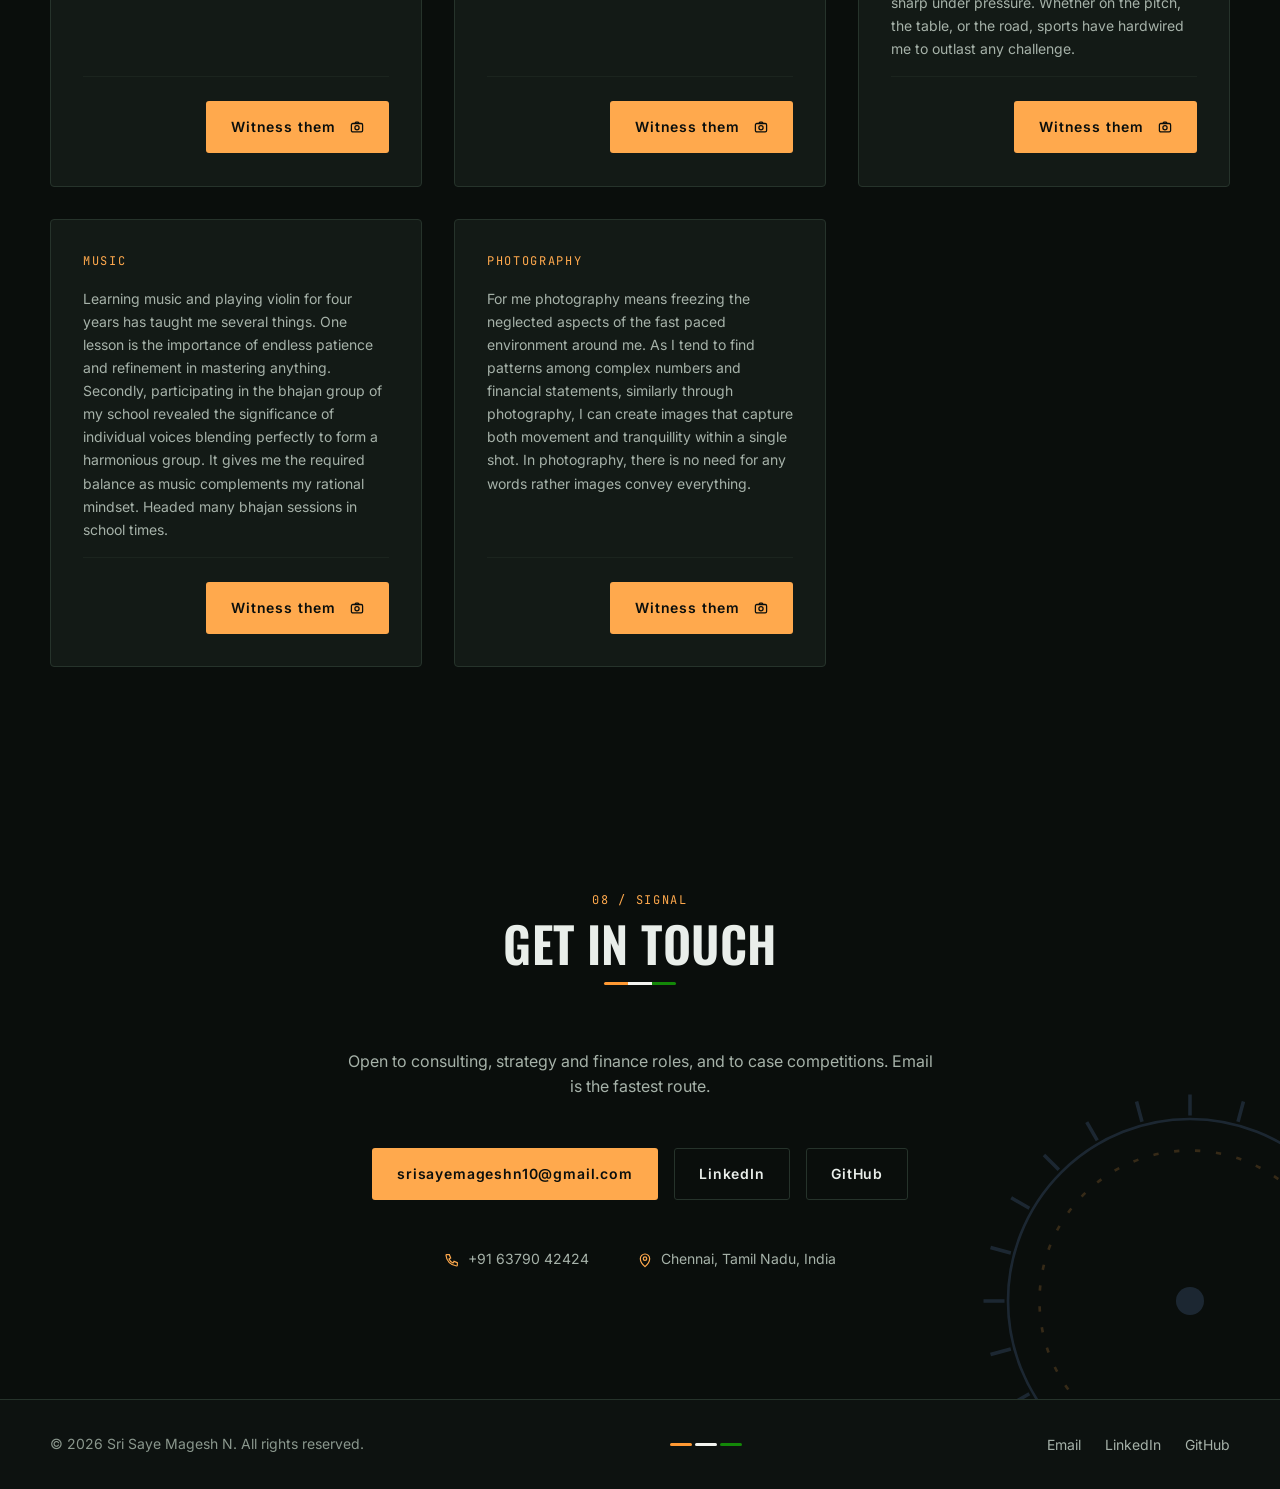
==== commit a99d3b2a: "Update hero text and remove scroll indicator/draft badge" ====
--- a/index.html
+++ b/index.html
@@ -1,4 +1,4 @@
-<!doctype html>
+﻿<!doctype html>
 <html lang="en-IN">
 <head>
 <meta charset="utf-8">
@@ -95,11 +95,6 @@
 
     <dl class="hero__stats" id="heroStats"></dl>
   </div>
-
-  <a class="hero__scroll" href="#about" aria-label="Scroll to About">
-    <span class="mono">SCROLL</span>
-    <span class="hero__scrollline" aria-hidden="true"></span>
-  </a>
 </section>
 
 <!-- ══ 01 · ABOUT ══ -->
--- a/assets/css/styles.css
+++ b/assets/css/styles.css
@@ -639,37 +639,48 @@
 }
 
 /* ── 24. INLINE GALLERY (back face of each strand card) ─────────────────── */
-.ingallery{
-  display:grid;
-  grid-template-columns:1fr 1fr;
-  gap:var(--s-2);
+.ingallery-scroll {
   flex:1;
   max-height:340px;
   overflow-y:auto;
-  padding-right:2px;
+  overflow-x:hidden;
+  padding-right:4px;
   scrollbar-width:thin;
   scrollbar-color:var(--saffron) var(--surface-2);
-}
-.ingallery::-webkit-scrollbar{ width:3px; }
-.ingallery::-webkit-scrollbar-track{ background:var(--surface-2); border-radius:2px; }
-.ingallery::-webkit-scrollbar-thumb{ background:var(--saffron); border-radius:2px; }
+  display:block;
+}
+.ingallery-scroll::-webkit-scrollbar{ width:3px; }
+.ingallery-scroll::-webkit-scrollbar-track{ background:var(--surface-2); border-radius:2px; }
+.ingallery-scroll::-webkit-scrollbar-thumb{ background:var(--saffron); border-radius:2px; }
+
+.ingallery-masonry {
+  display:block;
+  columns:2 120px;
+  column-gap:var(--s-2);
+  width:100%;
+}
 
 .ingal__item{
   display:block; padding:0;
+  margin-bottom:var(--s-2);
+  break-inside:avoid;
+  -webkit-column-break-inside:avoid;
   border-radius:3px; overflow:hidden;
   border:1px solid var(--rule-soft);
   background:var(--surface-2);
   cursor:pointer; line-height:0;
   transition:border-color .25s, transform .2s;
+  width:100%;
 }
 .ingal__item:hover,.ingal__item:focus-visible{
   border-color:var(--saffron);
   transform:scale(1.03);
   outline:2px solid var(--saffron);
   outline-offset:2px;
+  position:relative; z-index:2;
 }
 .ingal__item img{
-  width:100%; aspect-ratio:4/3; object-fit:cover; display:block;
+  width:100%; height:auto; display:block;
   filter:saturate(.9) brightness(.93);
   transition:filter .3s;
 }
